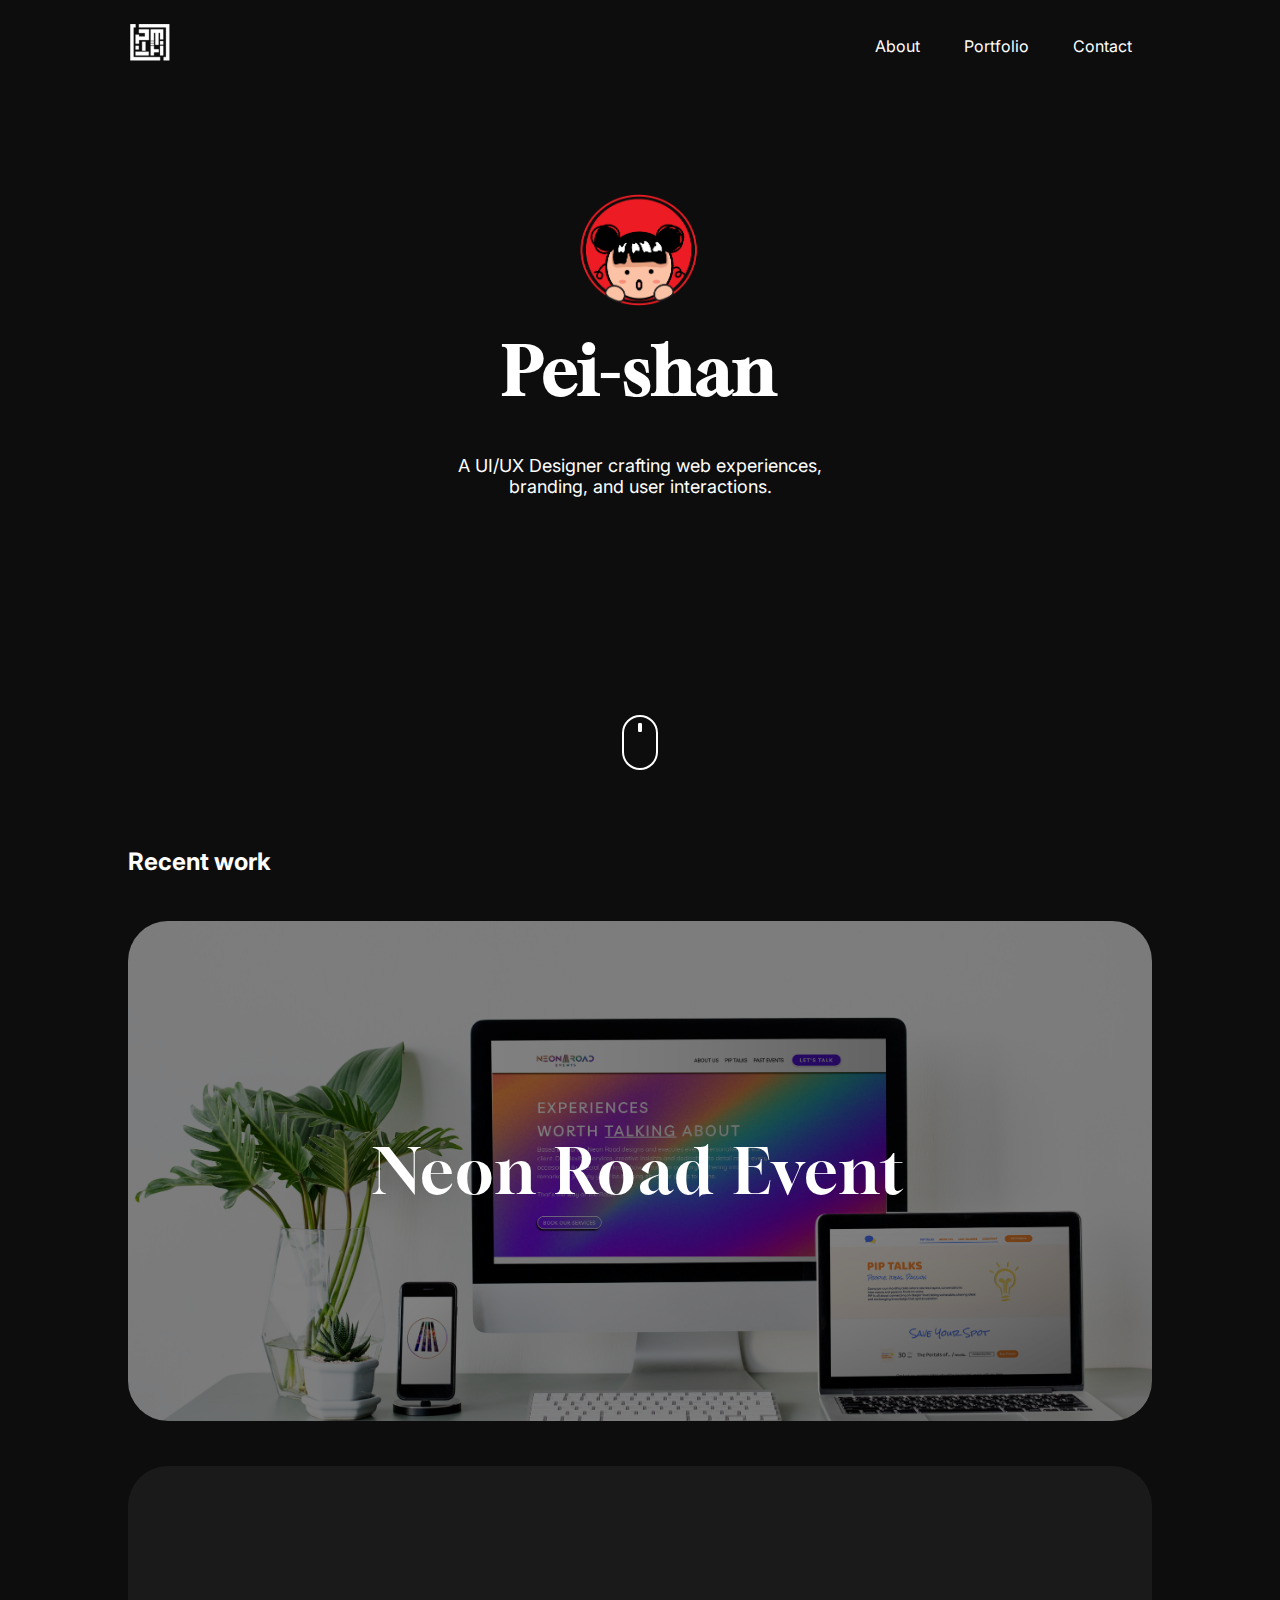
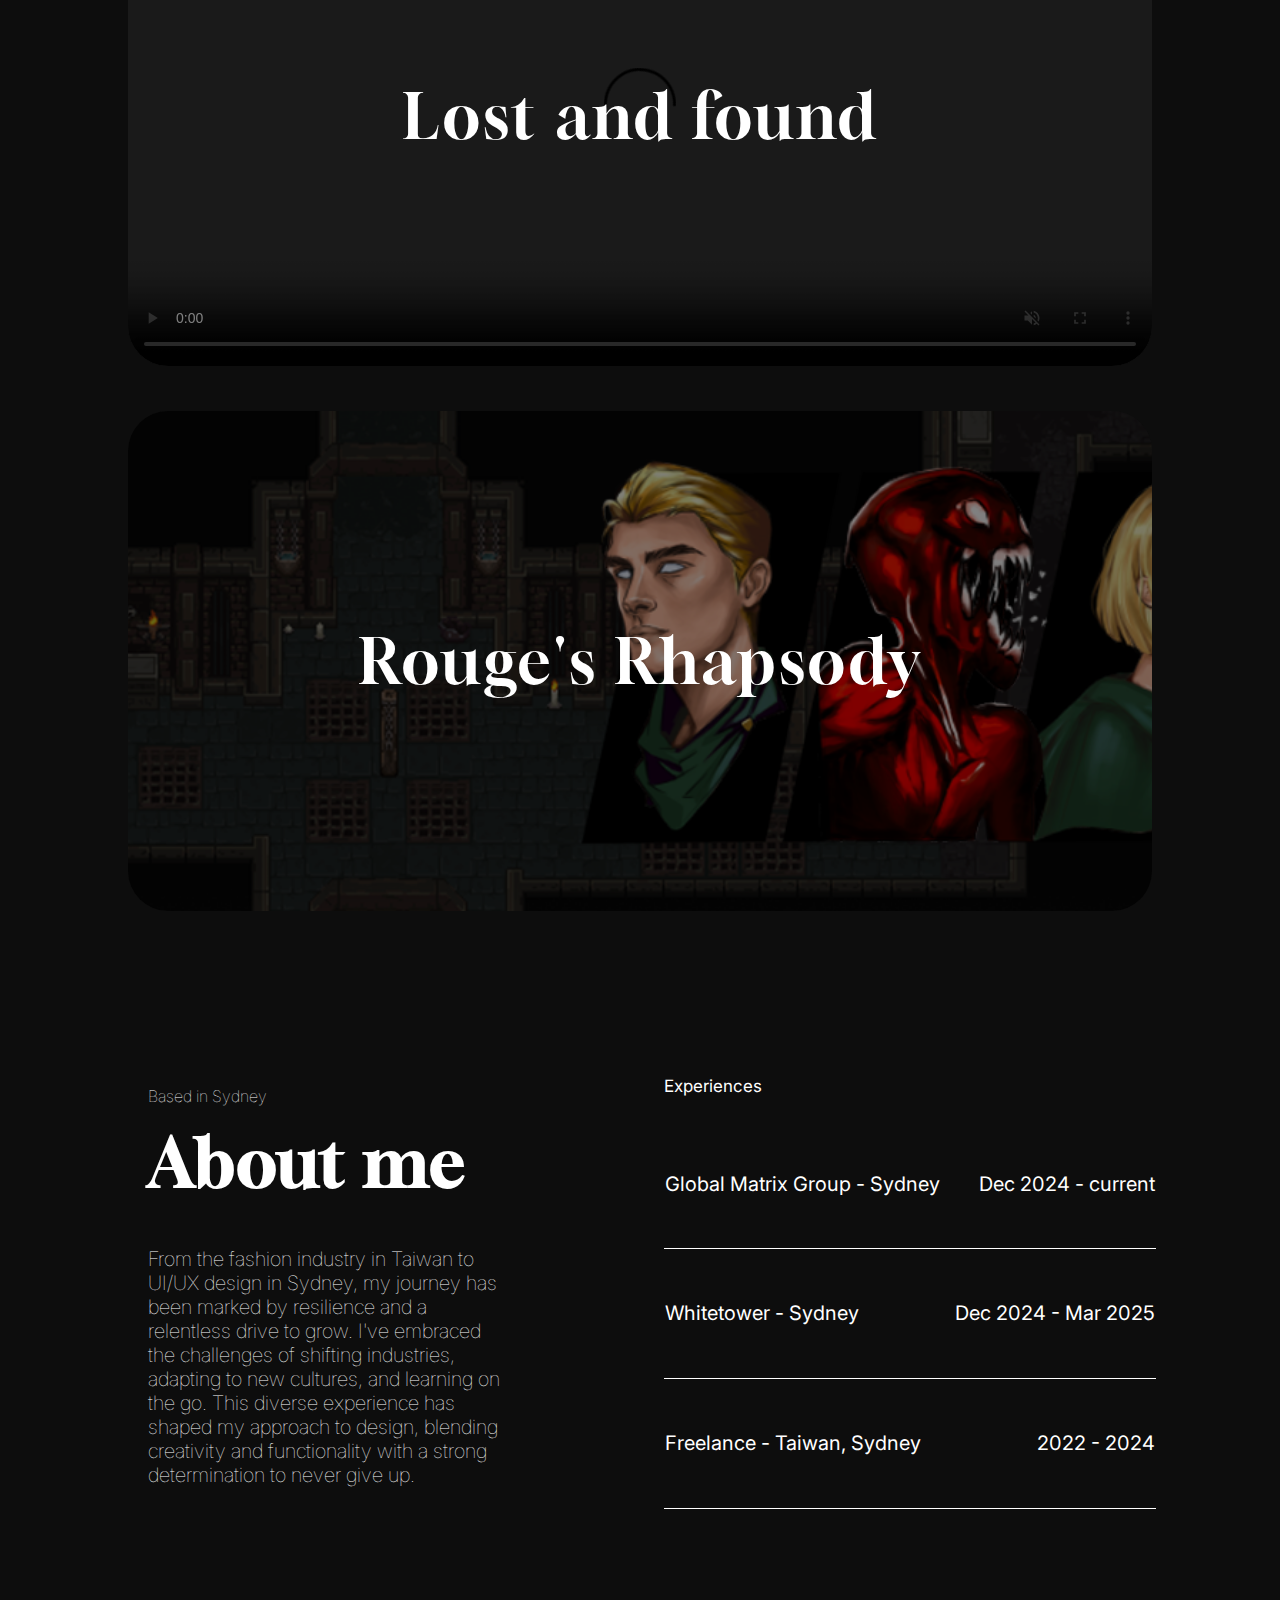
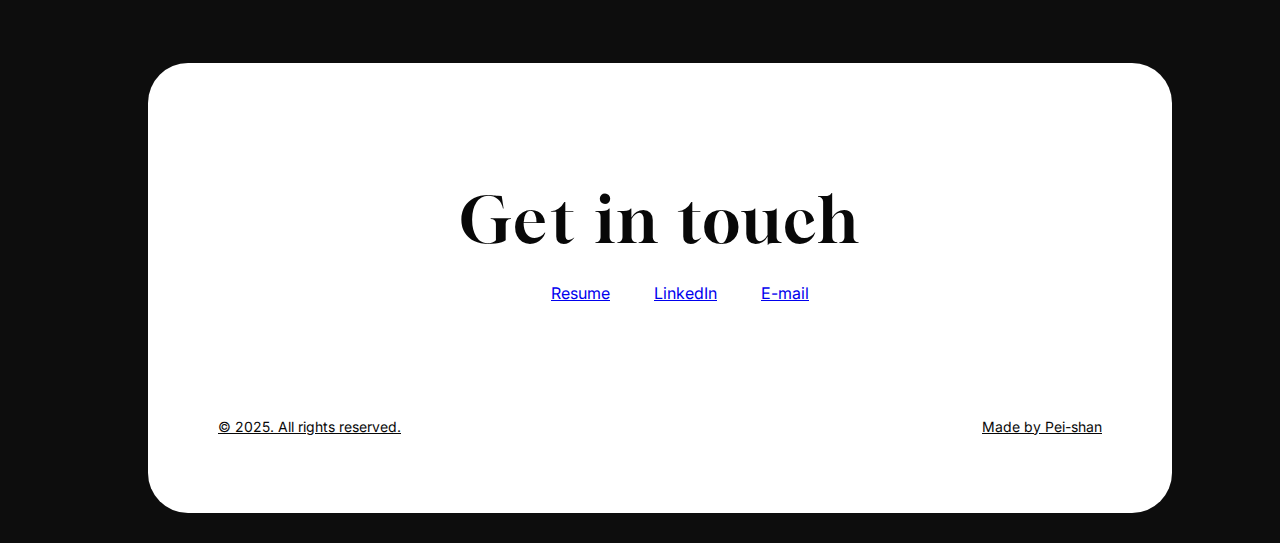
==== index.html @ 9d88c1e9 "454" ====
<!DOCTYPE html>
<html lang="en">
  <!-- index.html -->
<head>
  <meta charset="UTF-8" />
  <meta http-equiv="X-UA-Compatible" content="IE=edge" />
  <meta name="viewport" content="width=device-width, initial-scale=1.0" />
  <title>Pei-shan portfolio</title>
  <link rel="stylesheet" href="css/style.css">
  <link href="https://fonts.googleapis.com/css2?family=Gloock&family=Inter:wght@300;400;500;600;700&display=swap" rel="stylesheet">
</head>
<body id="home-page">
  <div id="header">
    <div class="container">
      <nav>
        <a href="index.html">
        <img src="Image/logo.png" class="logo">
        </a>
        <ul>
          <li><a href="about.html">About</a></li>
          <li><a href="portfolio.html">Portfolio</a></li>
          <li><a target="_blank" href="mailto:peishantsai12321@gmail.com">Contact</a></li>
          </ul>
        </nav>

      <div class="header-text">
        <img src="Image/33.png" class="shan"> 
        <h1>Pei-shan</h1>
        <p>A UI/UX Designer crafting web experiences,<br>branding, and user interactions.</p>
        <section id="section-1">
         <a id="scroll-btn"></a>
         <h2 class="sub-heading">Recent work</h2>
        </section>
      </div>
      <div>
       <div class="card">
        <img src="Image/Work1.jpg" alt=""/>
        <div class="card-content">
          Neon Road Event
        </div>
        </div>
        <div class="card">
            <video src="Video/shan.mp4"controls loop autoplay muted type="video/mp4"/>
          </video>
        <div class="card-content">
          Lost and found
        </div>
      </div>
       <div class="card">
        <img src="Image/Game.png" alt=""/>
        <div class="card-content">
          Rouge's Rhapsody
        </div>
        </div>
      </div>
      
      <div class="header-text2">
        <div class="content-grid">
          <div class="text-section">
        <p class="location">Based in Sydney</p>
        <h1>About me</h1>
        <p class="bio">From the fashion industry in Taiwan to<br>
          UI/UX design in Sydney, my journey has<br>
          been marked by resilience and a<br>
          relentless drive to grow. I've embraced<br>
          the challenges of shifting industries,<br>
          adapting to new cultures, and learning on<br>
          the go. This diverse experience has<br>
          shaped my approach to design, blending<br>
          creativity and functionality with a strong<br>
          determination to never give up.
        </p>
         </div>

        
         <div class="table-section">
          <table>
            <caption>
              Experiences
            </caption>
              <tr>
                <th>Global Matrix Group - Sydney</th>
                
                <td>Dec 2024 - current</td>
              </tr>
              <tr>
                <th>Whitetower - Sydney</th>
                
                <td>Dec 2024 - Mar 2025</td>
              </tr>
              <tr>
                <th>Freelance - Taiwan, Sydney</th>
                
                <td>2022 - 2024</td>
              </tr>
          </table>
        </div>
          </div>
          <div class="footer-container">
            <div class="footer-content">
              Get in touch
            </div>
              <div class="footer-link">
                <ul>
                  <li><a target="_blank" href="Pei-shan's Resume.pdf">Resume</a></li>
                  <li><a target="_blank" href="https://www.linkedin.com/in/pei-shan-tsai-04206b16a/">LinkedIn</a></li>
                  <li><a target="_blank" href="mailto:peishantsai12321@gmail.com">E-mail</a></li>
                  </ul>
              </div>
              <div class="footer-content2">
                <span class="copyright">© 2025. All rights reserved.</span>
                <span class="creator">Made by Pei-shan</span>
                  
              </div>
            </div>
            </div>
        
       </div>
    </div>

      </div>
      </body>
    </div>
  </div>


  </div>

  
  </div>
</body>
</html>
---- css/style.css ----
#home-page 
{
    margin:0;
    padding:0;
    box-sizing: border-box;
}
body{
    background: #0d0d0d;
    font-family: 'Inter', sans-serif;
    color: #ffff ;
}
#header{
    width: 100%;
    height: 100vh;

    background-size: cover;
    background-position: center;
}
.container{
    padding: 10px 10%;

}

 nav{
    display: flex;
    align-items: center;
    justify-content: space-between;
    flex-wrap:wrap;
}

 .logo{
    width: 140px;
 }
  nav ul li{
    display: inline-block;
    list-style: none;
    margin: 10px 20px;
  }
   nav ul li a{
    color: #fff;
    text-decoration: none;
    font-size: 16px;
    position: relative;

   }
    nav ul li a::after{
        content:'';
        width: 0%;
        height: 3px;
        background:#ED1C24;
        position: absolute;
        left: 0;
        bottom: -31px;
        transition: 0.5s;
    }
     nav ul li a:hover::after{
        width:100%;
     }
     .header-text{
        margin-top: 10%;
        font-size: 18px;
        text-align: center;

     }
     .header-text h1{
        margin-top: 10px;
        font-size: 67px;
        font-family: 'Gloock', serif;
        letter-spacing: 2px;
        text-align: center;
     }
     .shan {
        width: 450px;
        margin: 10px 10%;
     }
     
     a#scroll-btn{
        position: absolute;
        height: 2.8em;
        width: 1.8em;
        border: 0.145em solid #fff;
        margin: auto;
        left: 0;
        right: 0;
        bottom: 7.25em;
        border-radius: 3em;
     }
     a#scroll-btn:before {
        position: absolute;
        content: "";
        margin: auto;
        left: 0;
        right: 0;
        top: 0.3em;
        height: 0.5em;
        width: 0.2em;
        background-color: #fff;
        border-radius: 23%;
        animation: move-down 2s infinite;
     }
     @keyframes move-down{
        80% {
            opacity: 0.5;
        }
        100% {
            transform: translateY(1.4em);
            opacity: 0;
        }
     }
     .sub-heading{
        text-align: left;
        font-size:24px;
        margin-top: 350px;
        opacity: 100%;

     }
     .card {
        width: 100%;
        height: 500px;
        background: #121212;
        color:#fff;
        display: flex;
        align-items: center;
        justify-content: center;
        margin: 45px 0px;
        position: sticky;
        top: 0;
        border-radius: 40px;
     }
     .card img {
      position: absolute;
      z-index: 1;
      left:0;
      top:0;
      width: 100%;
      height:100%;
      object-fit: cover;
      border-radius: 40px;
      filter: brightness(0.5)

     }
     .card video {
      position: absolute;
      z-index: 1;
      left:0;
      top:0;
      width: 100%;
      height:100%;
      object-fit: cover;
      border-radius: 40px;
      filter: brightness(0.5)

     }
   .card-content {
      position:absolute;
      z-index: 2;
      left:0;
      top:0;
      width: 100%;
      height:100%;

      display: flex;
      font-size: 63px;
      font-family: 'Gloock', serif;
      letter-spacing: 3px;
      justify-content: center;
      align-items: center;
      
   }
   .content-grid{
      margin-top: 100px;
      display: grid;
      gap: 1.5rem;
      grid-template-columns: 50% 50%;


   }

   .header-text2{
      padding: 20px;
      background: colour #f5f5f5;
      border-radius: 12px;
   
   }
   
     .header-text2 h1{
        margin-top: 10px;
        font-size: 67px;
        font-family: 'Gloock', serif;
        letter-spacing: 2px;
        text-align: left;
     }
     .header-text2 p.location {
        margin-top: 10px;
        font-size: 16px;
        font-family: 'inter', serif;
        font-weight: 100;
        text-align: left;
     }
     .header-text2 p.bio {
        margin-top: 37px;
        font-size: 20px;
        font-family: 'inter', serif;
        font-weight: 100;
        text-align: left;
     }
     table{
      width: 100%;
      height: 90%;
      border-collapse: collapse;

     }
     caption{
      text-align: left;
      margin-bottom: 25px;
      font-size: 17px;
      font-family: 'inter', serif;

     }
     th{
      text-align: left;
      margin-top: 60px;
      font-family: 'inter';
      font-weight: 400;
      font-size: 20px;
      border-bottom: 1px solid #fff;
     }
     td{
      text-align: right;
      font-family: 'inter';
      font-weight: 400;
      font-size: 20px;
      border-bottom: 1px solid #fff;
     }
     .footer-container{
       flex-direction: column;
        width: 80vw;
        height: 50vh;
        background: #fff;
        color:#080808;
        display: flex;
        align-items: center;
        justify-content: center;
        margin-top: 156px;
        border-radius: 40px;

     }
     .footer-content {
      margin-top: 45px;
      display: flex;
      font-size: 63px;
      font-family: 'Gloock', serif;
      letter-spacing: 3px;
      justify-content: center;
      align-items: center;
     }
     .footer-link {
      display: flex;
      align-items: center;
      justify-content: space-between;
      flex-wrap:wrap;
     }
   ul li{
      display: inline-block;
      list-style: none;
      margin: 10px 20px;
     }
     .footer-content2{
      margin-top: 85px;
      width: 100%;
      height: 24px;
      display: flex;
      justify-content: space-between; /* Space out the two texts */
      align-items: center;
      padding: 0px 50px 0px 50px;
      font-size: 14px;
      
     }
     .footer-content2 .copyright {
      font-weight: 400;
      text-align: left;
      margin-left: 70px;
      text-decoration-line: underline;
     }
     .footer-content2 .creator {
      font-weight: 400;
      text-align: right;
      margin-right: 70px;
      text-decoration-line: underline;
     }
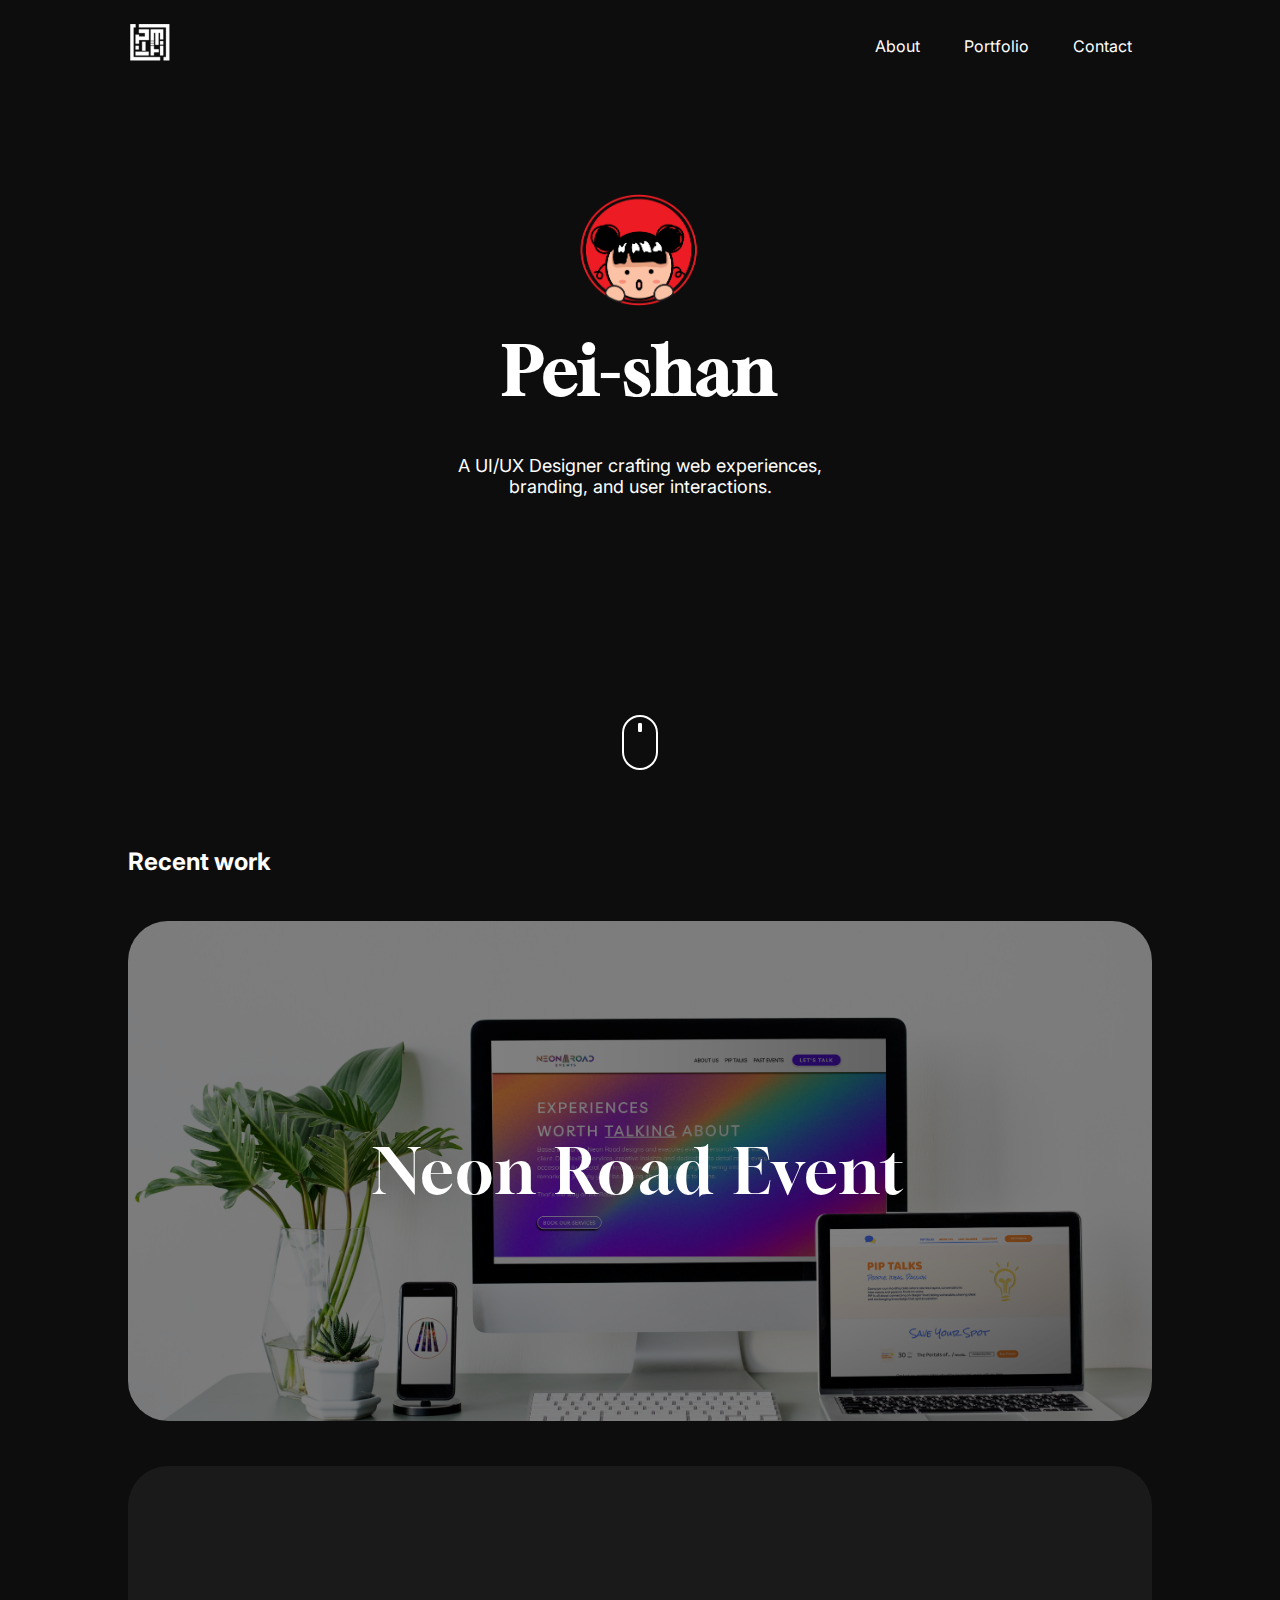
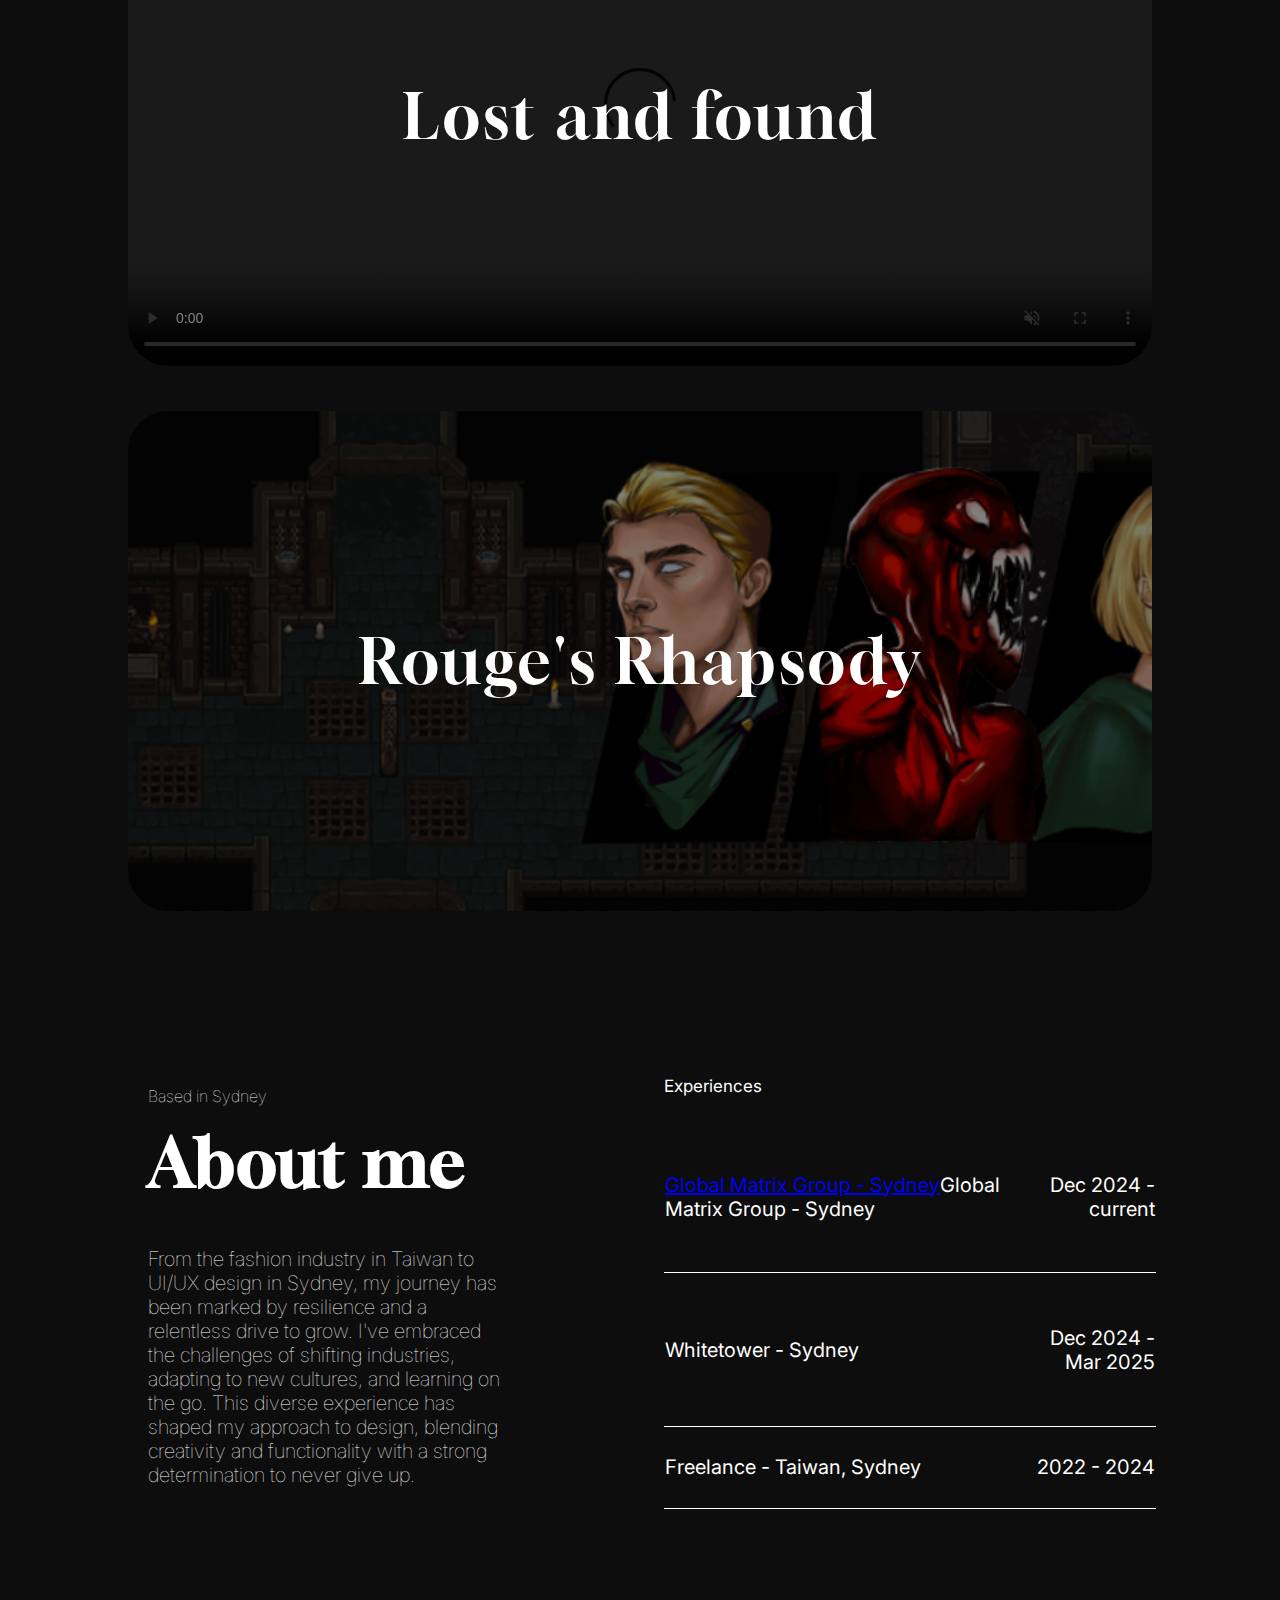
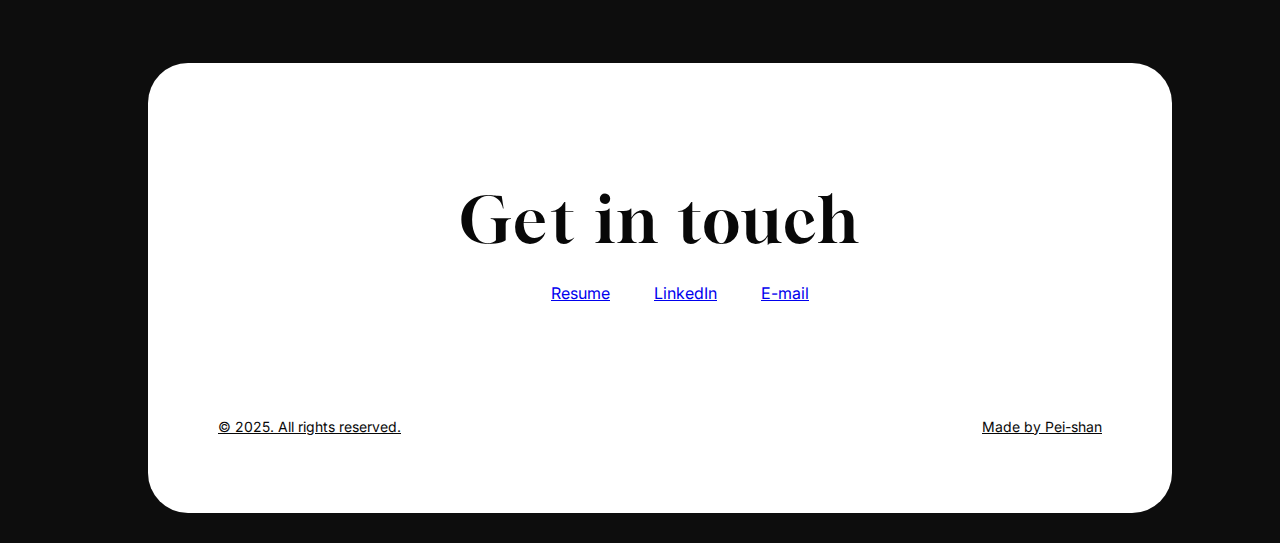
==== commit 91286273: "455" ====
--- a/index.html
+++ b/index.html
@@ -79,7 +79,7 @@
               Experiences
             </caption>
               <tr>
-                <th>Global Matrix Group - Sydney</th>
+                <th><a target="_blank" href="https://goldenmatrix.com/">Global Matrix Group - Sydney</a>Global Matrix Group - Sydney</th>
                 
                 <td>Dec 2024 - current</td>
               </tr>
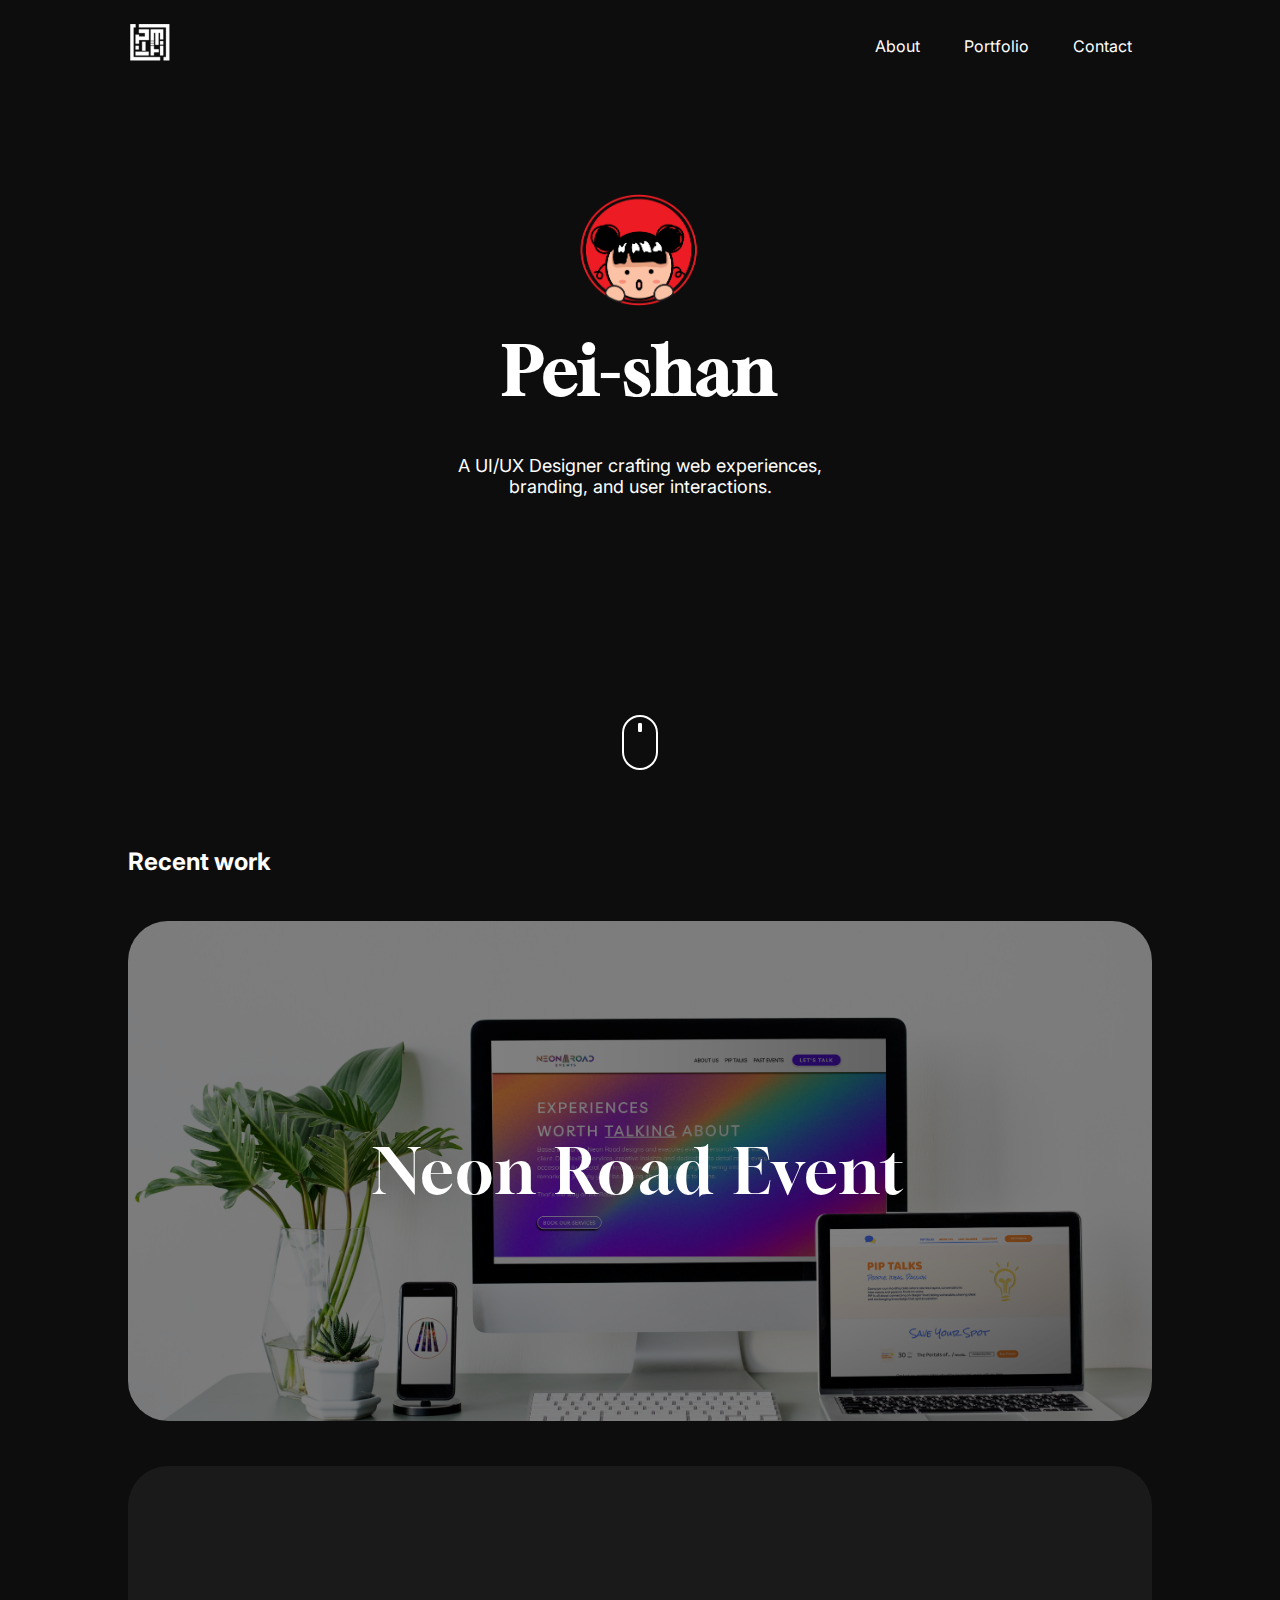
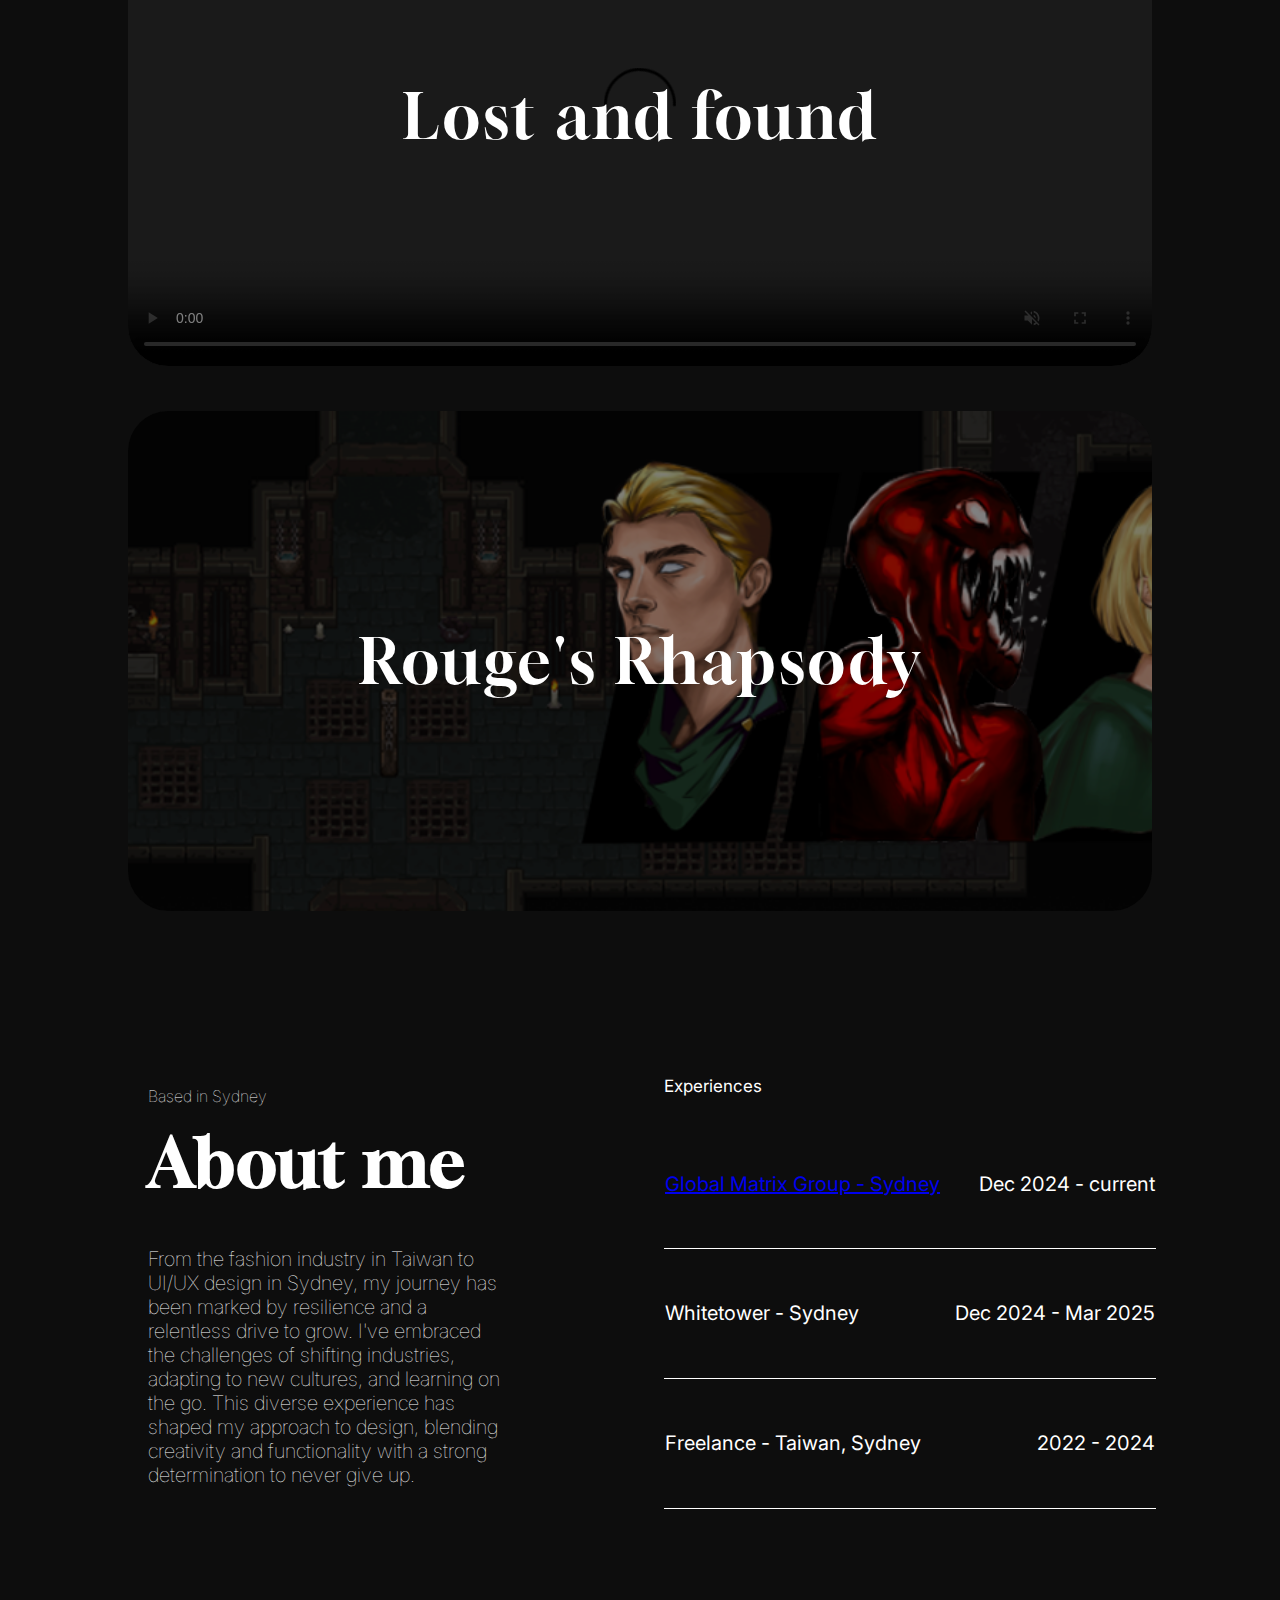
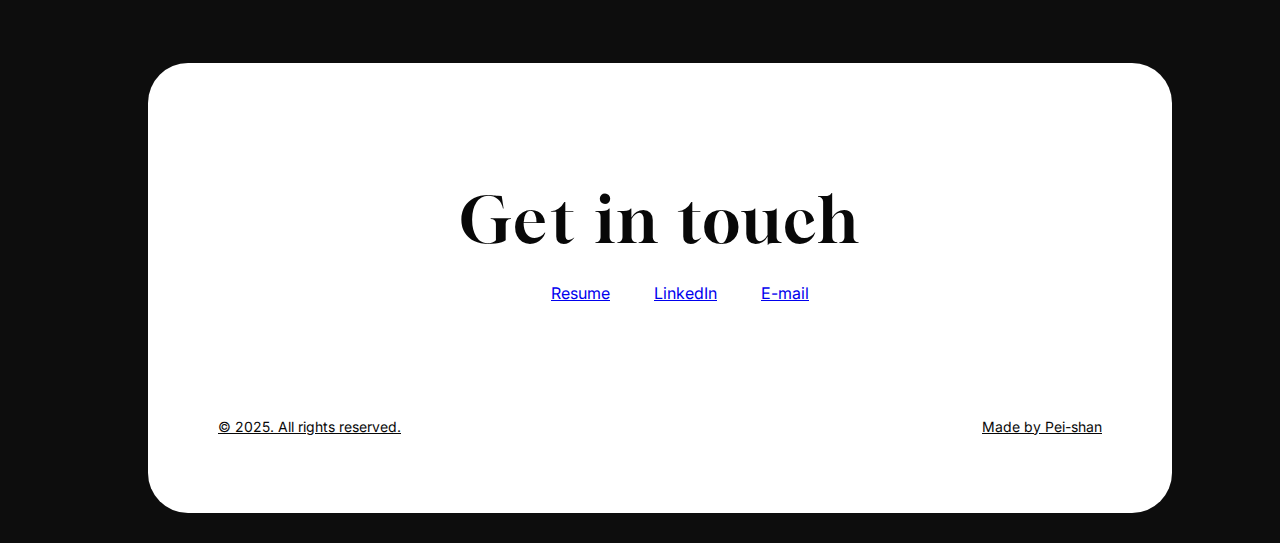
==== commit de82294e: "456" ====
--- a/index.html
+++ b/index.html
@@ -79,7 +79,7 @@
               Experiences
             </caption>
               <tr>
-                <th><a target="_blank" href="https://goldenmatrix.com/">Global Matrix Group - Sydney</a>Global Matrix Group - Sydney</th>
+                <th><a target="_blank" href="https://goldenmatrix.com/">Global Matrix Group - Sydney</a></th>
                 
                 <td>Dec 2024 - current</td>
               </tr>
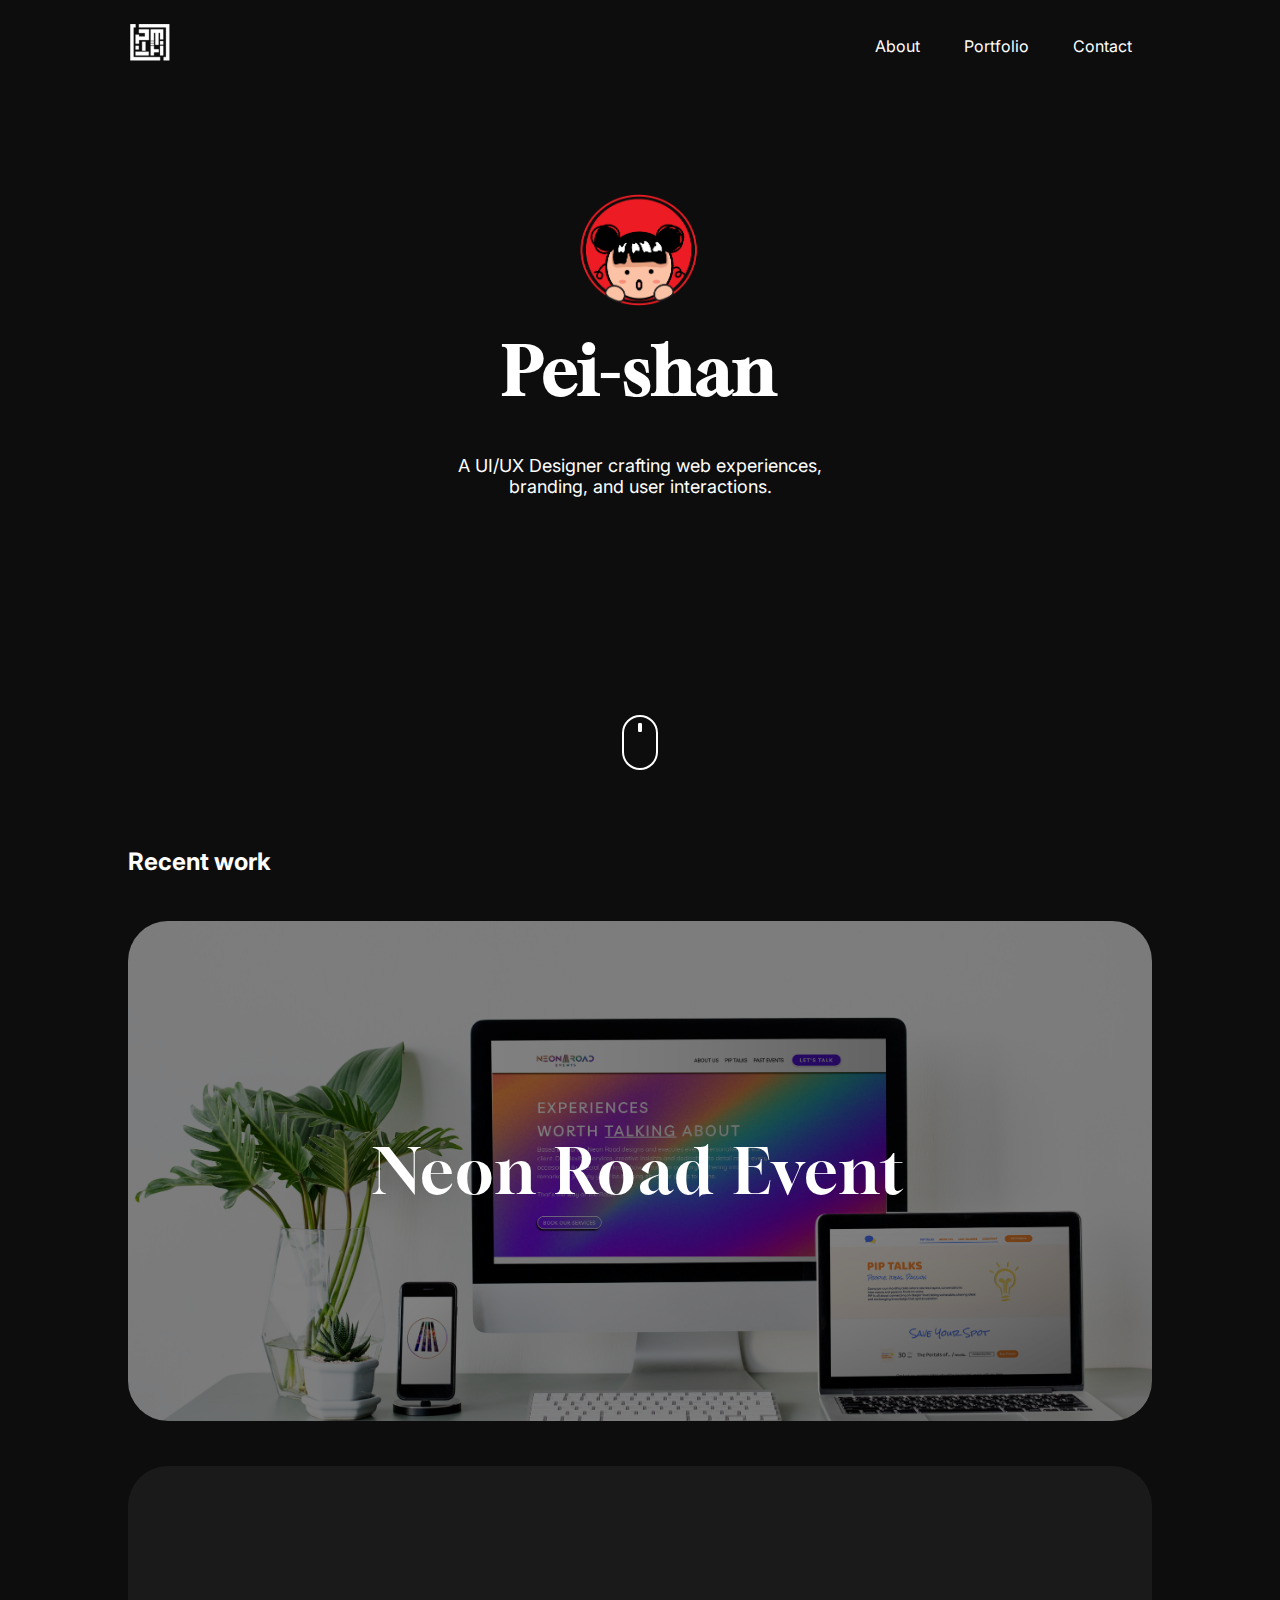
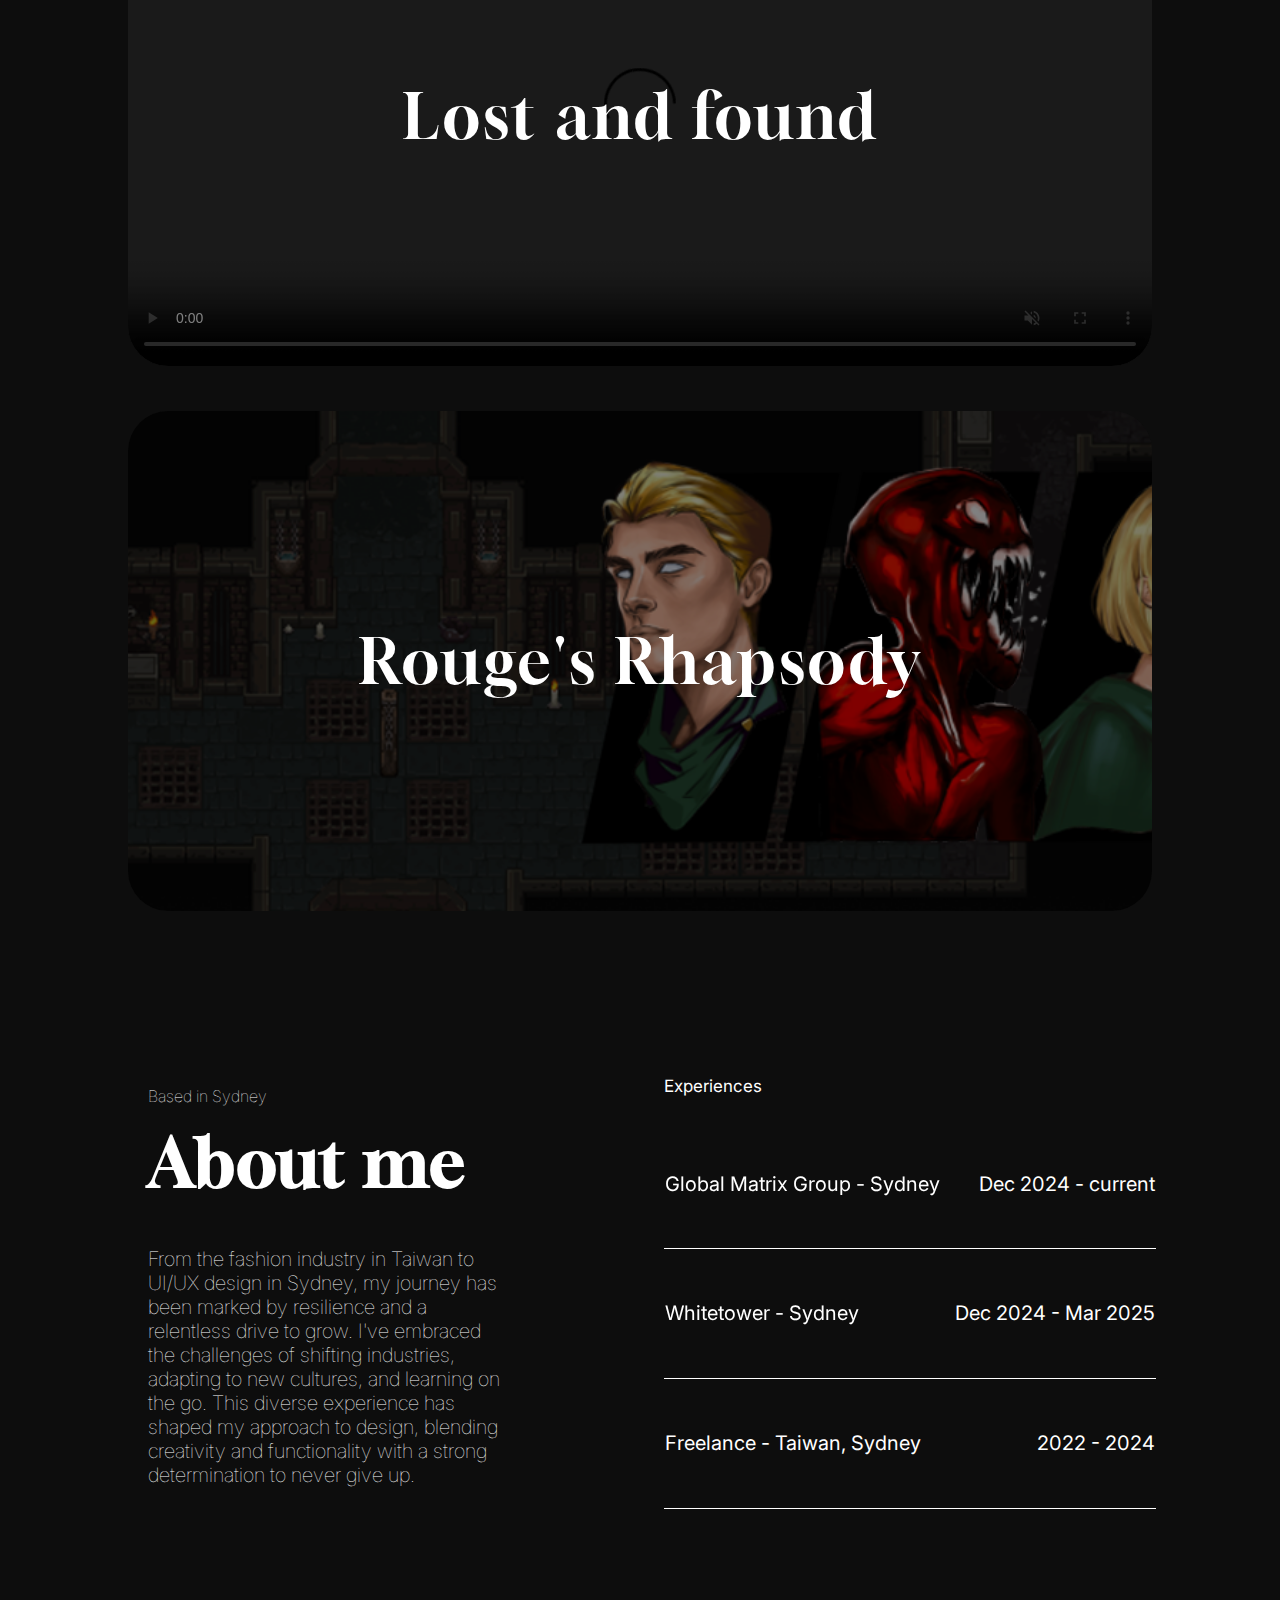
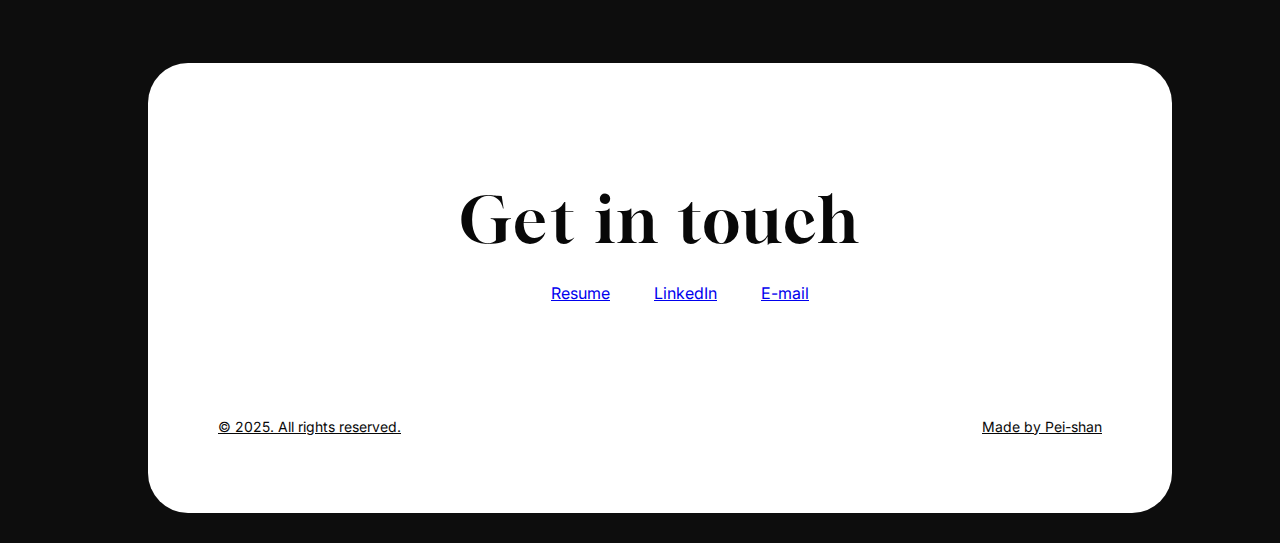
==== commit c287d49d: "472" ====
--- a/index.html
+++ b/index.html
@@ -84,12 +84,12 @@
                 <td>Dec 2024 - current</td>
               </tr>
               <tr>
-                <th>Whitetower - Sydney</th>
+                <th><a target="_blank" href="https://whitetower.com.au/">Whitetower - Sydney</th>
                 
                 <td>Dec 2024 - Mar 2025</td>
               </tr>
               <tr>
-                <th>Freelance - Taiwan, Sydney</th>
+                <th><a href="index.html"></a>Freelance - Taiwan, Sydney</th>
                 
                 <td>2022 - 2024</td>
               </tr>
--- a/css/style.css
+++ b/css/style.css
@@ -219,6 +219,7 @@
 
      }
      th{
+
       text-align: left;
       margin-top: 60px;
       font-family: 'inter';
@@ -226,6 +227,25 @@
       font-size: 20px;
       border-bottom: 1px solid #fff;
      }
+     th a{
+      color: #fff;
+     text-decoration: none;
+     font-size: 20px;
+     position: relative;
+     }
+     th a::after{
+       content:'';
+        width: 0%;
+        height: 3px;
+        background:#fff;
+        position: absolute;
+        left: 0;
+        bottom: -5px;
+        transition: 0.5s;
+     }
+     th a:hover::after {
+      width:100%;
+    }
      td{
       text-align: right;
       font-family: 'inter';
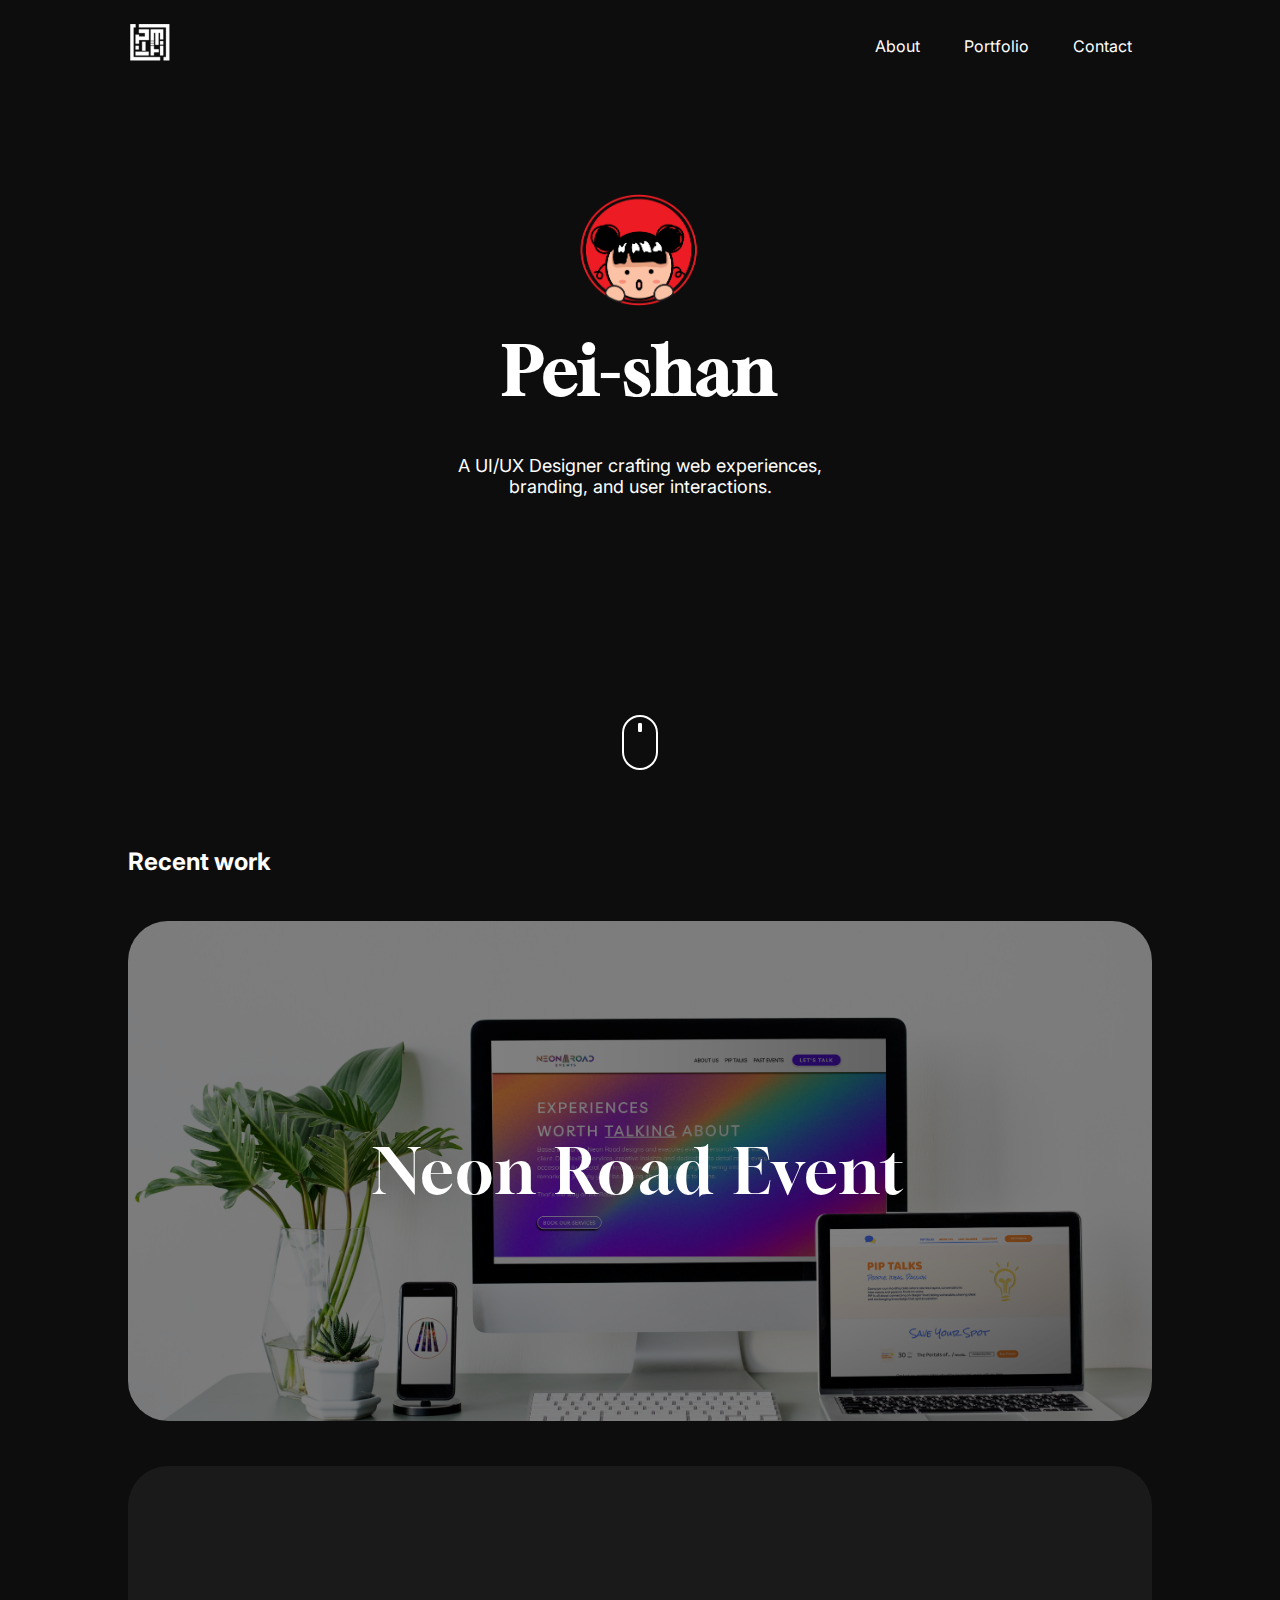
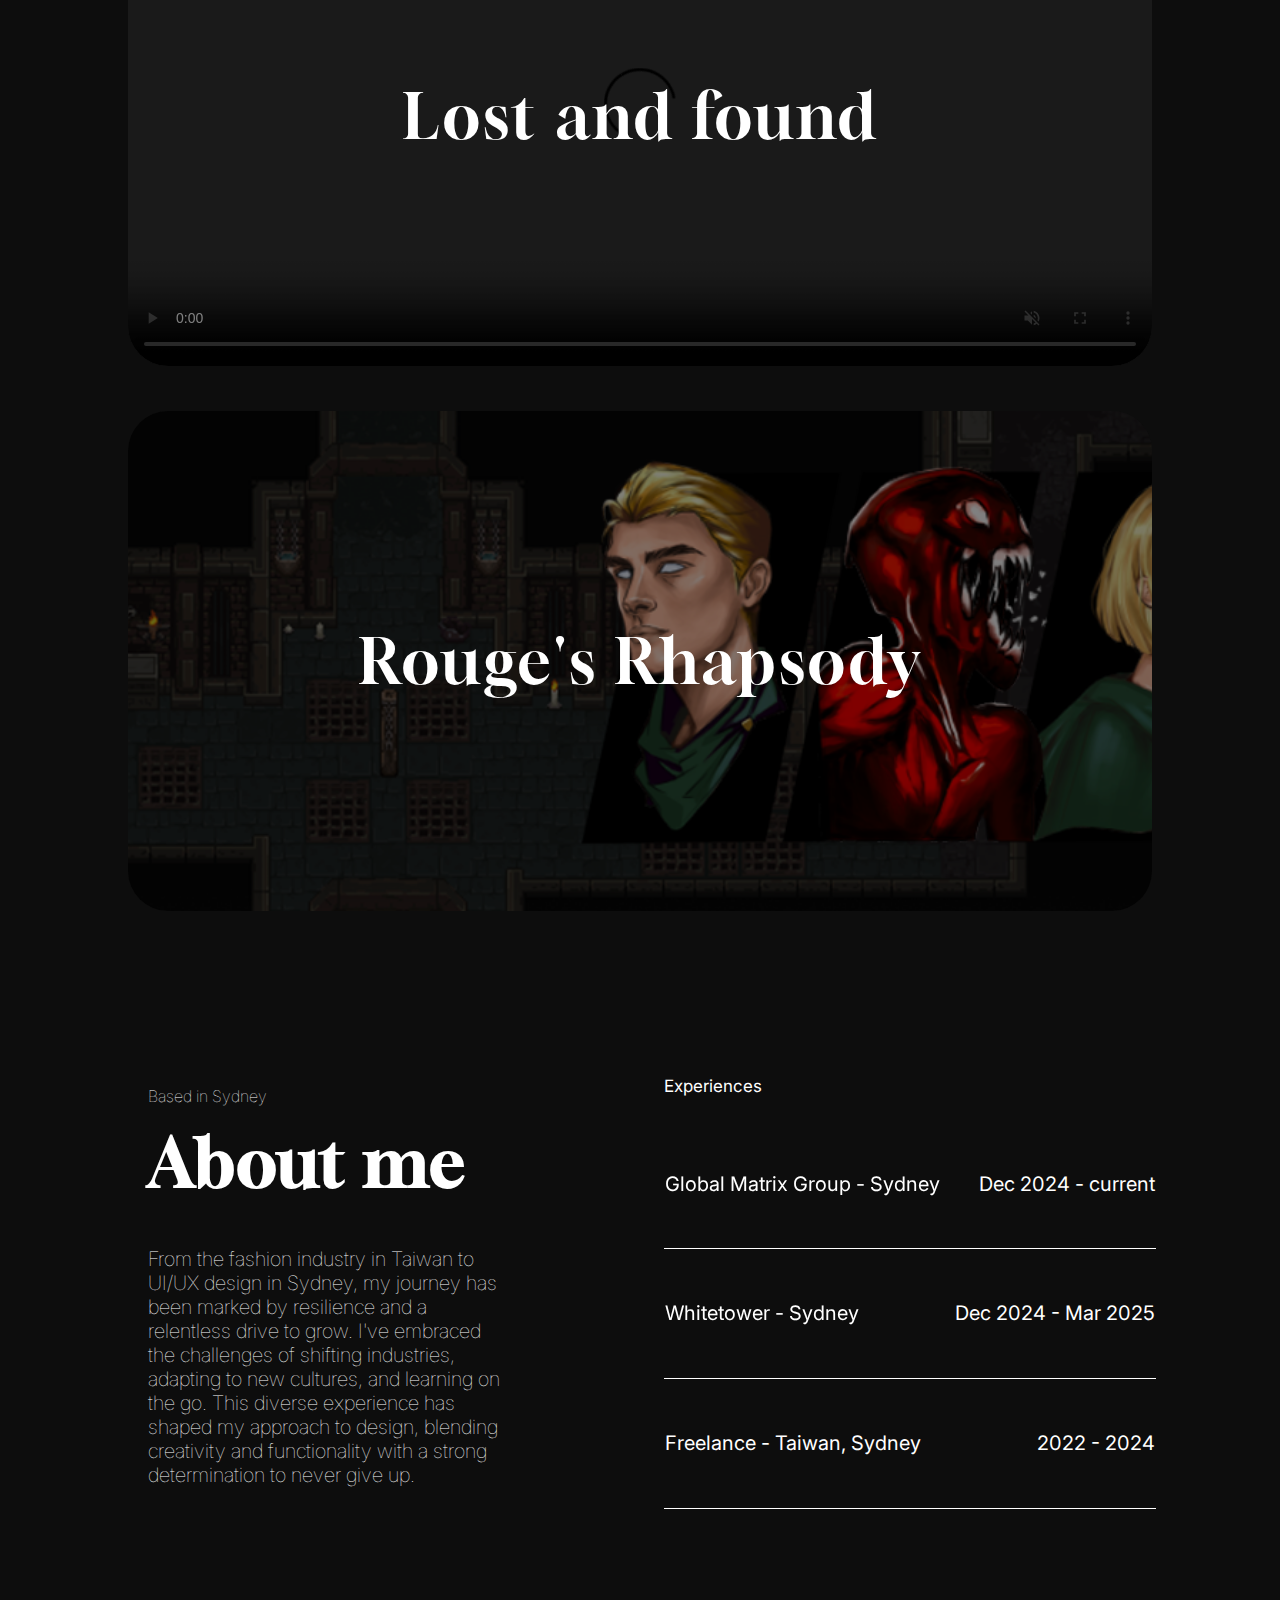
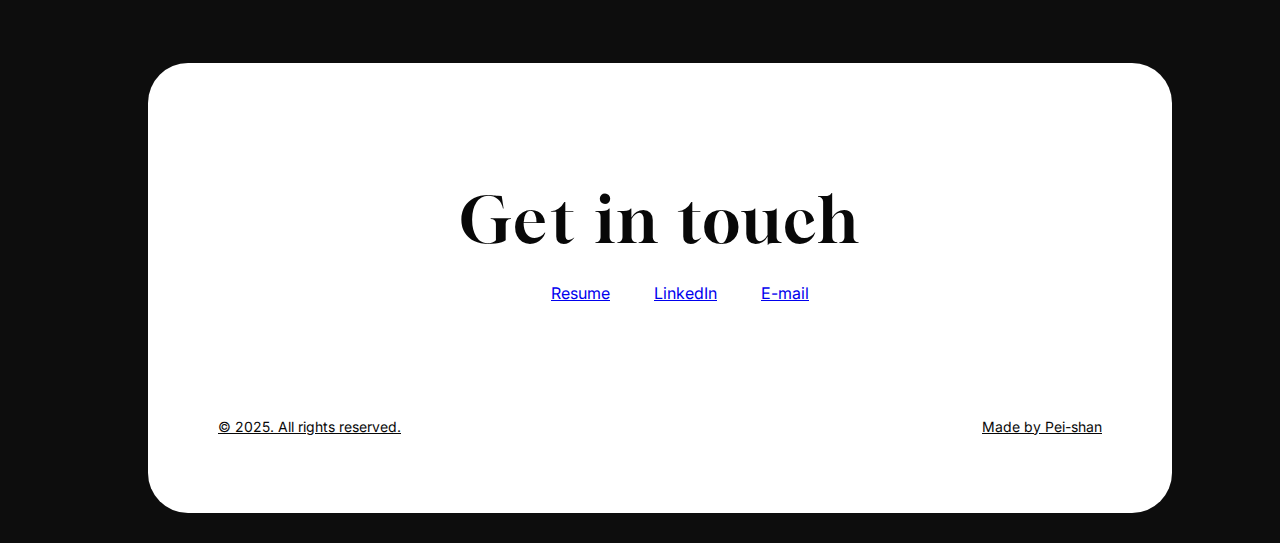
==== commit 26f9d729: "473" ====
--- a/index.html
+++ b/index.html
@@ -89,7 +89,7 @@
                 <td>Dec 2024 - Mar 2025</td>
               </tr>
               <tr>
-                <th><a href="index.html"></a>Freelance - Taiwan, Sydney</th>
+                <th><a href="https://peishandesign.com/"></a>Freelance - Taiwan, Sydney</th>
                 
                 <td>2022 - 2024</td>
               </tr>
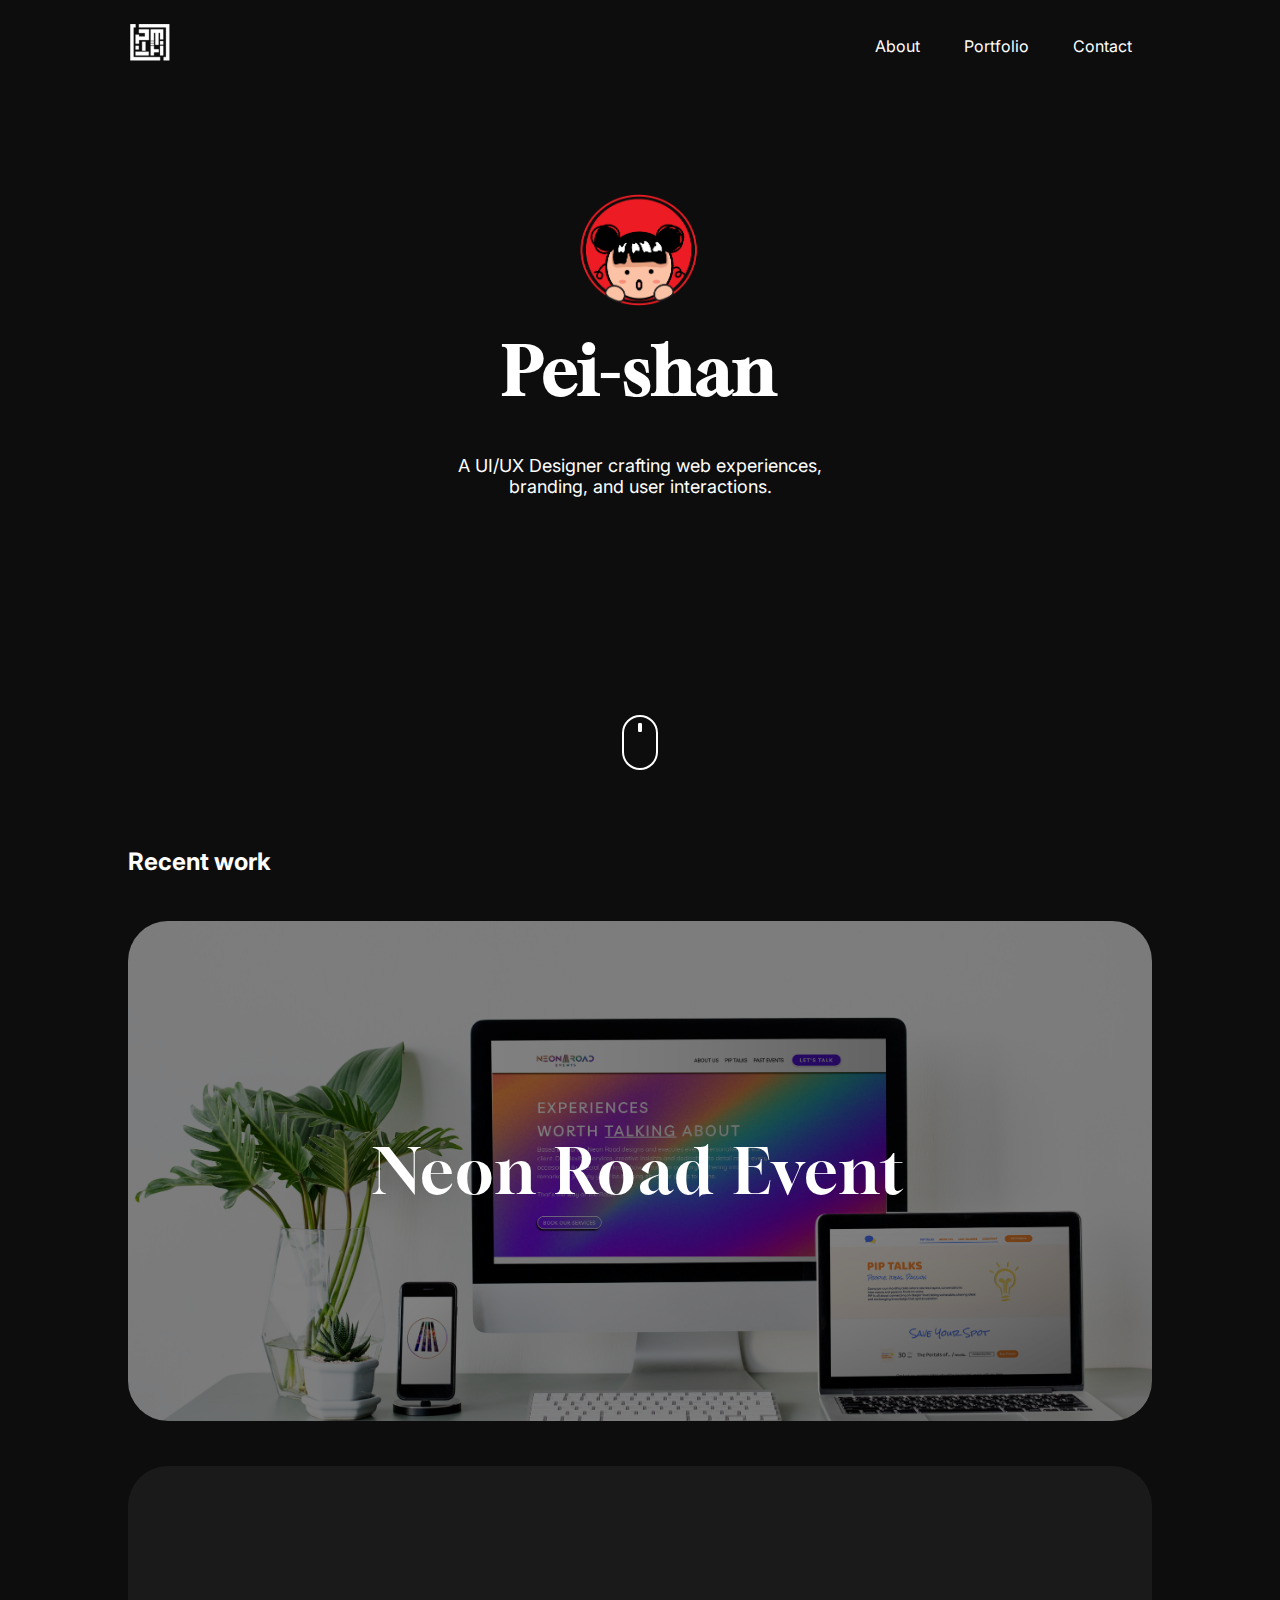
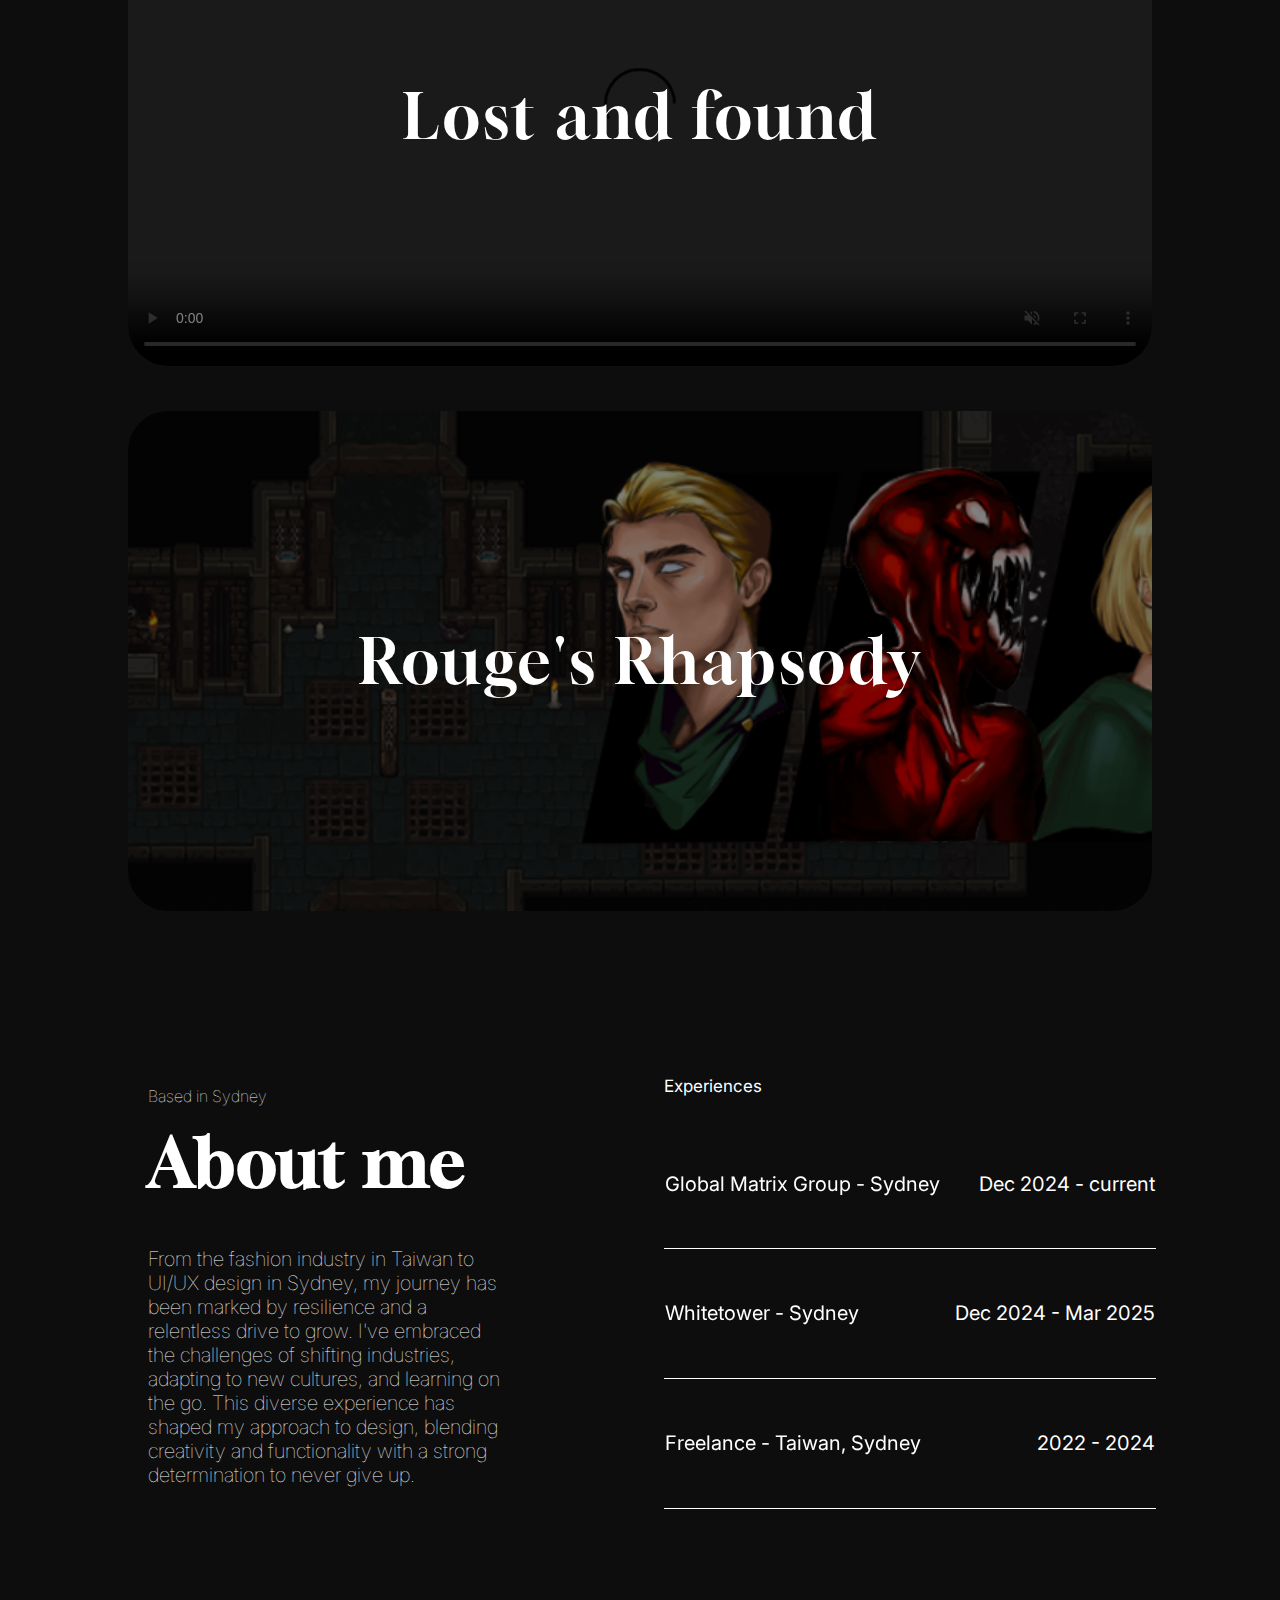
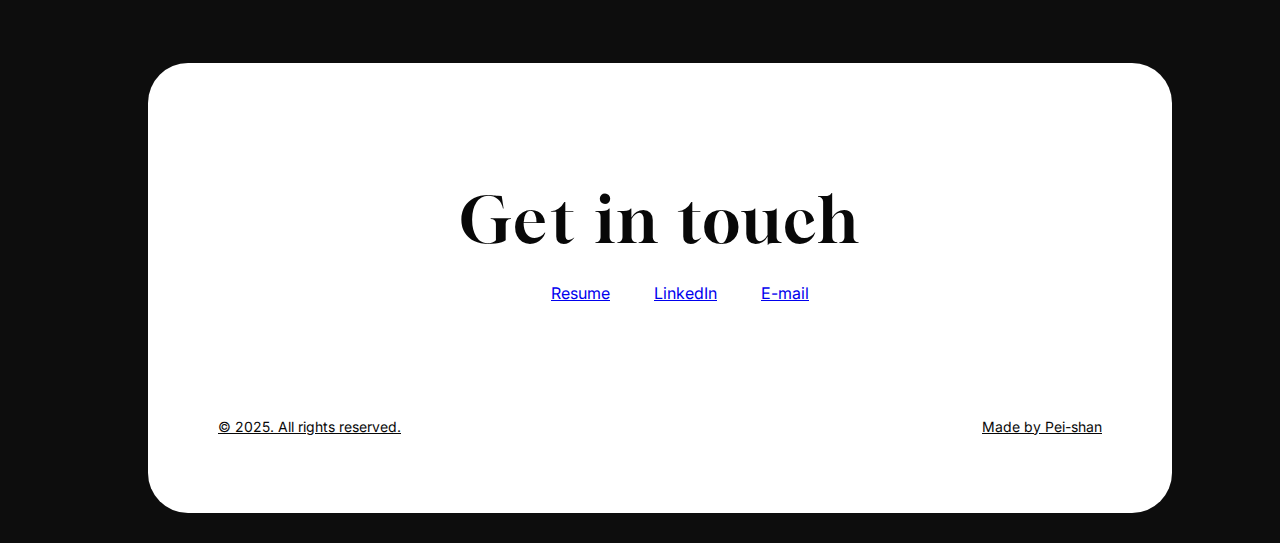
==== commit 0e800d5e: "474" ====
--- a/index.html
+++ b/index.html
@@ -84,12 +84,12 @@
                 <td>Dec 2024 - current</td>
               </tr>
               <tr>
-                <th><a target="_blank" href="https://whitetower.com.au/">Whitetower - Sydney</th>
+                <th><a target="_blank" href="https://whitetower.com.au/">Whitetower - Sydney</a></th>
                 
                 <td>Dec 2024 - Mar 2025</td>
               </tr>
               <tr>
-                <th><a href="https://peishandesign.com/"></a>Freelance - Taiwan, Sydney</th>
+                <th><a href="https://peishandesign.com/">Freelance - Taiwan, Sydney</a></th>
                 
                 <td>2022 - 2024</td>
               </tr>
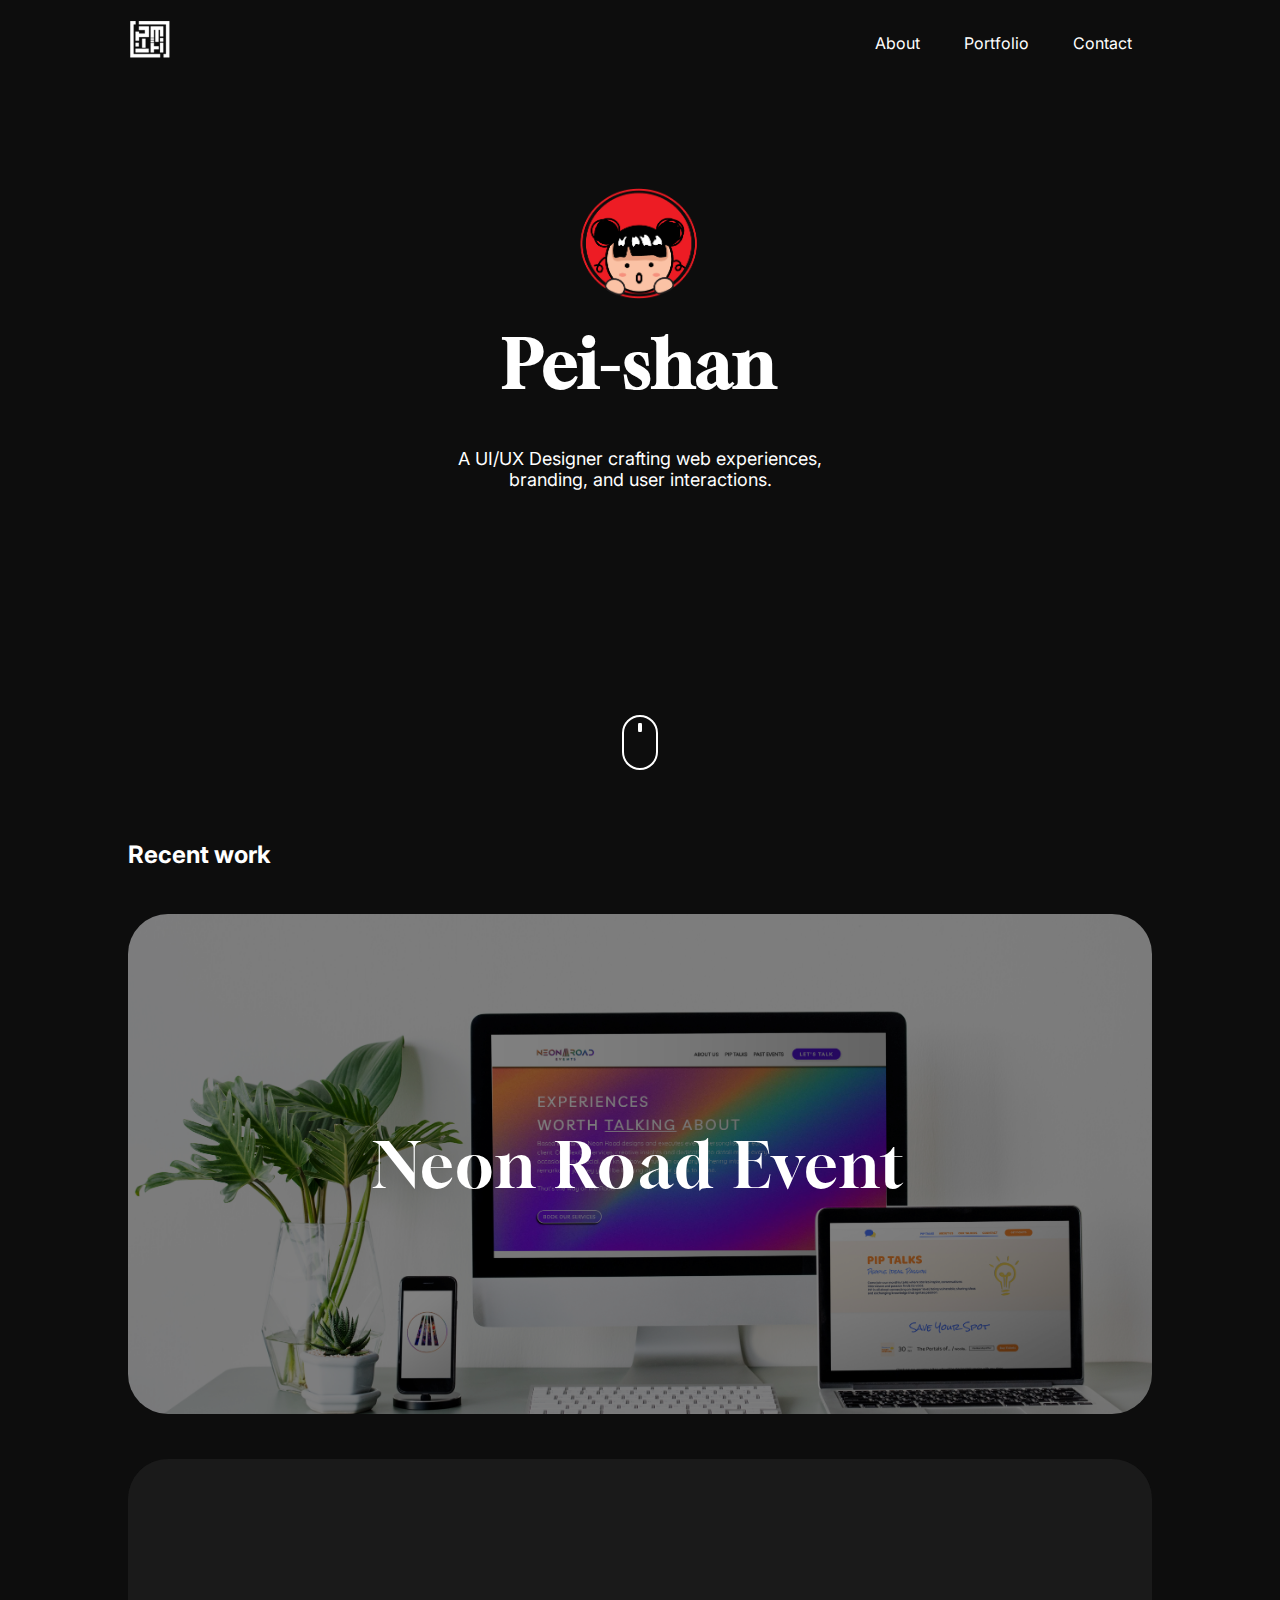
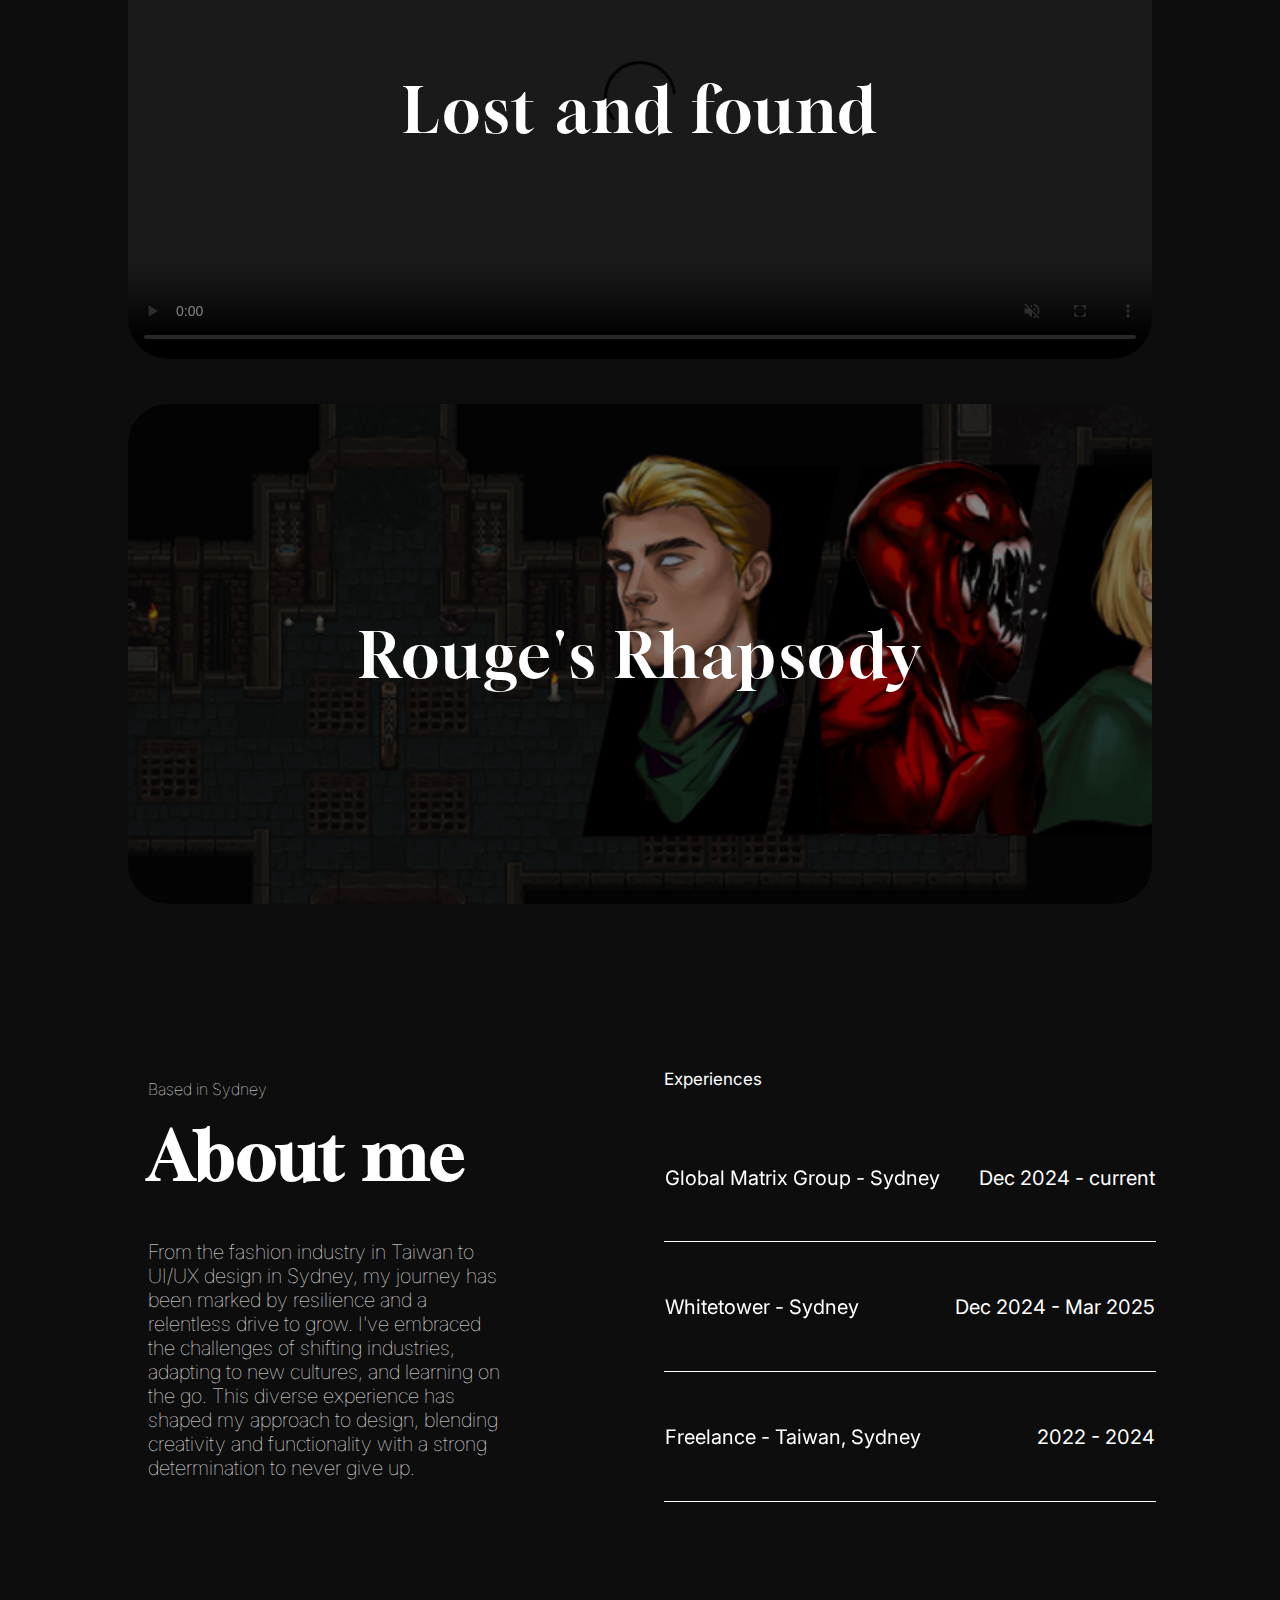
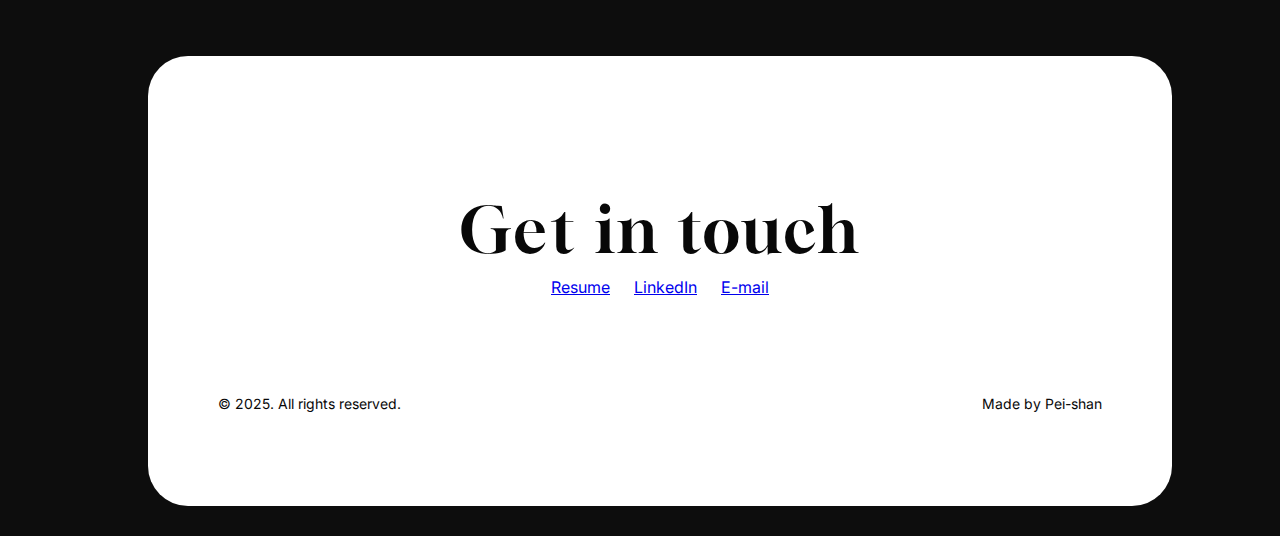
==== commit c818b121: "638" ====
--- a/index.html
+++ b/index.html
@@ -23,7 +23,7 @@
           </ul>
         </nav>
 
-      <div class="header-text">
+        <div class="header-text">
         <img src="Image/33.png" class="shan"> 
         <h1>Pei-shan</h1>
         <p>A UI/UX Designer crafting web experiences,<br>branding, and user interactions.</p>
@@ -89,7 +89,7 @@
                 <td>Dec 2024 - Mar 2025</td>
               </tr>
               <tr>
-                <th><a href="https://peishandesign.com/">Freelance - Taiwan, Sydney</a></th>
+                <th><a href="https://peishandesign.com/">Freelance - Taiwan, Sydney </a></th>
                 
                 <td>2022 - 2024</td>
               </tr>
--- a/css/style.css
+++ b/css/style.css
@@ -278,13 +278,18 @@
      .footer-link {
       display: flex;
       align-items: center;
-      justify-content: space-between;
+      justify-content: center;
       flex-wrap:wrap;
+      gap: 15px;
+     }
+     ul{
+      padding: 0;
+      margin: 0;
      }
    ul li{
       display: inline-block;
       list-style: none;
-      margin: 10px 20px;
+      margin: 10px;
      }
      .footer-content2{
       margin-top: 85px;
@@ -293,7 +298,7 @@
       display: flex;
       justify-content: space-between; /* Space out the two texts */
       align-items: center;
-      padding: 0px 50px 0px 50px;
+      padding: 0px;
       font-size: 14px;
       
      }
@@ -301,13 +306,13 @@
       font-weight: 400;
       text-align: left;
       margin-left: 70px;
-      text-decoration-line: underline;
+      
      }
      .footer-content2 .creator {
       font-weight: 400;
       text-align: right;
       margin-right: 70px;
-      text-decoration-line: underline;
+
      }
     
      